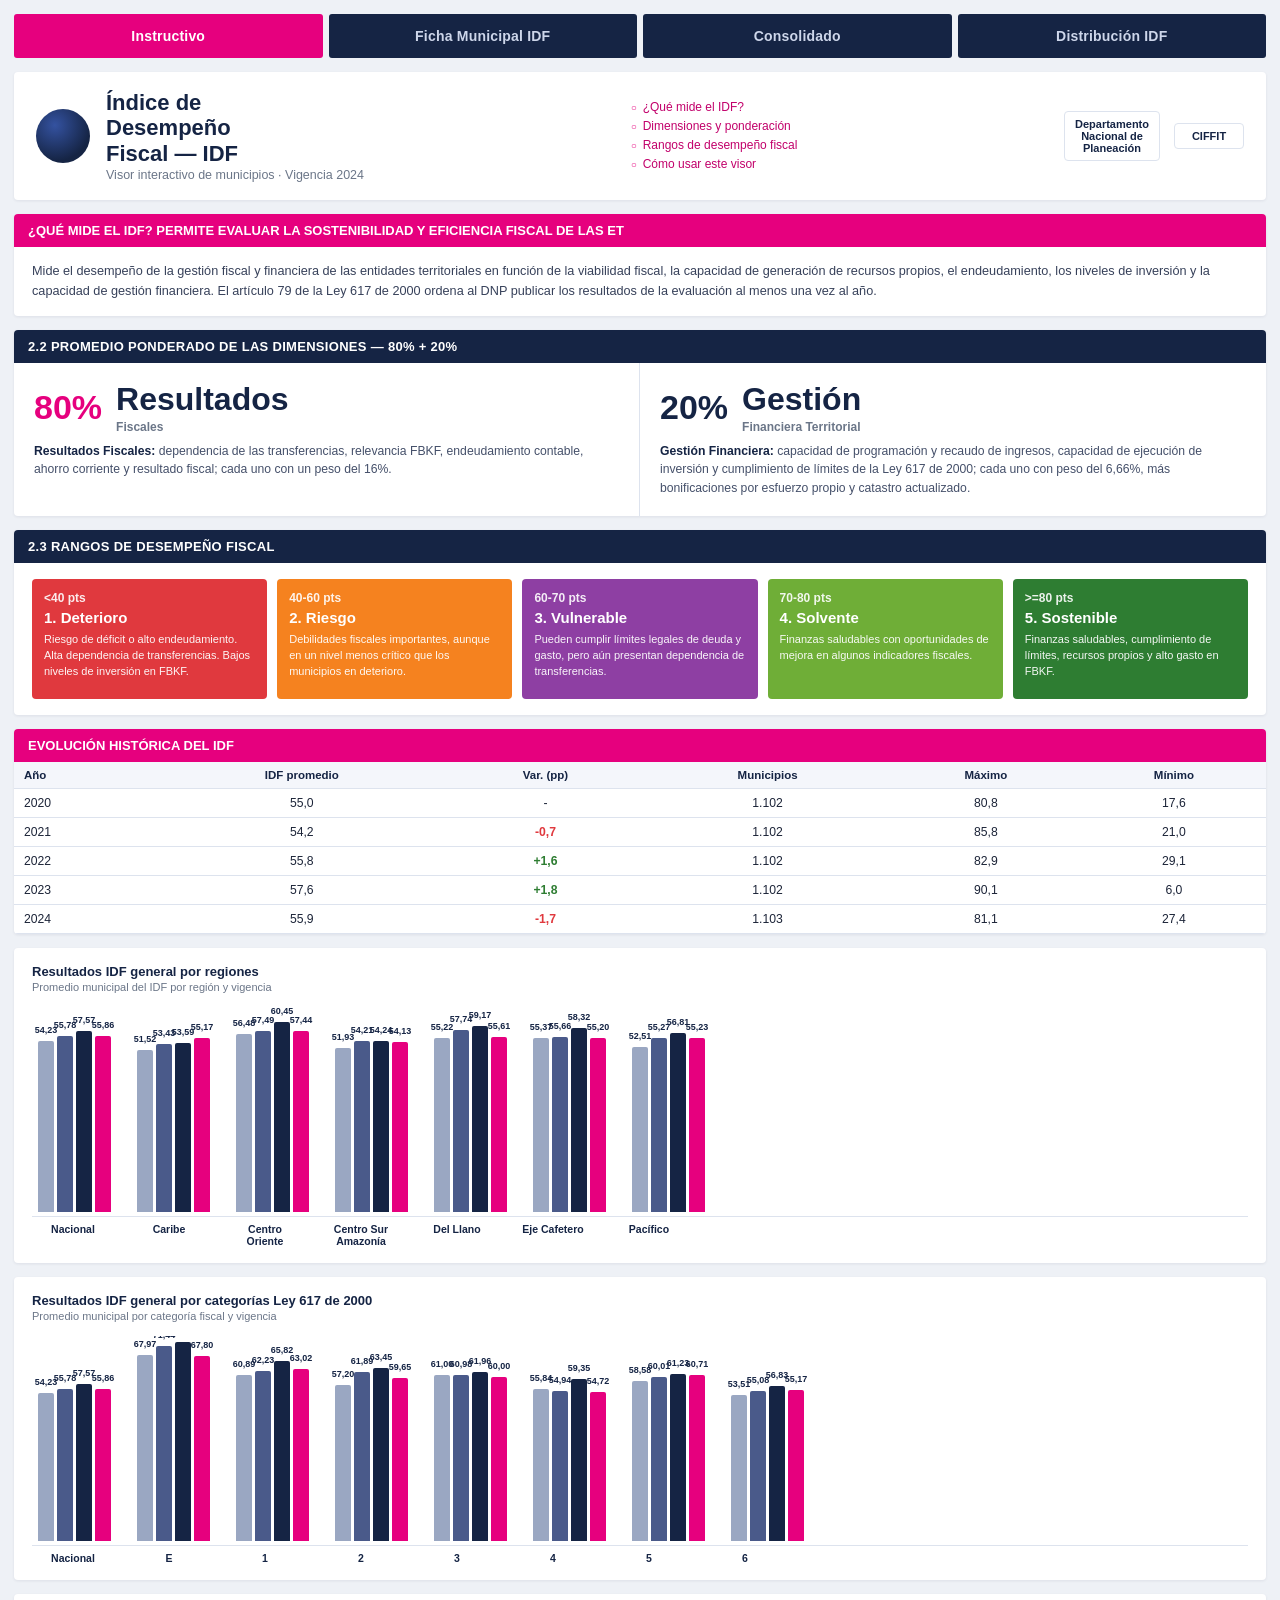
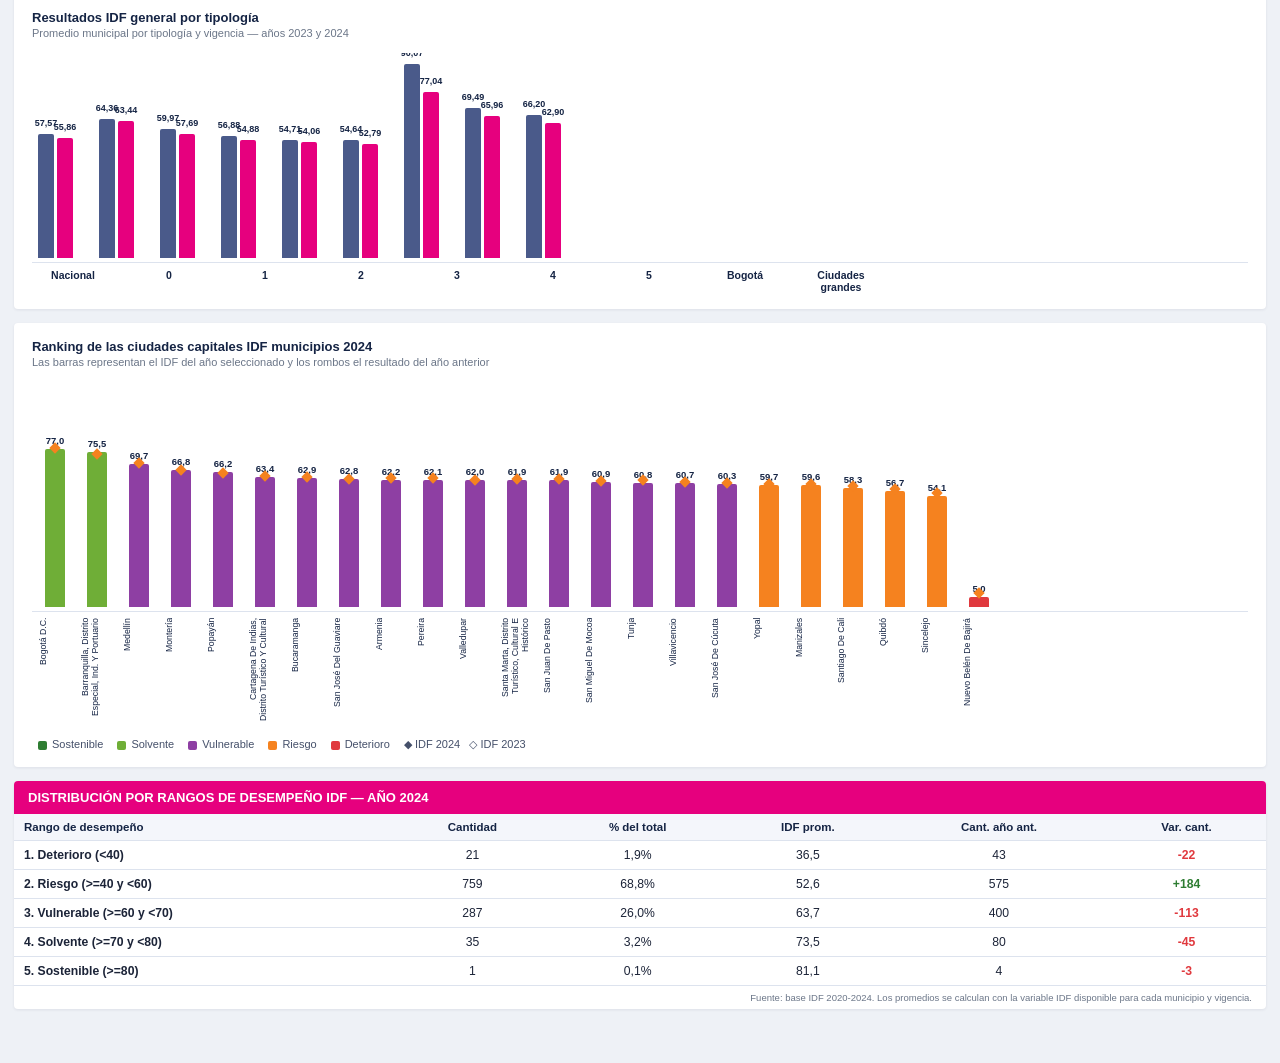
==== Dashboard/index.html @ be164c25 "add dashboard index page and styling for fiscal performance tracking" ====
<!DOCTYPE html>
<html lang="es">
<head>
<meta charset="UTF-8">
<meta name="viewport" content="width=device-width, initial-scale=1.0">
<title>Índice de Desempeño Fiscal — IDF</title>
<style>
:root{
  --navy:#152444;
  --navy-2:#1c2f57;
  --navy-3:#22386b;
  --pink:#e6007e;
  --pink-2:#c2006b;
  --orange:#f5821f;
  --red:#e0393e;
  --purple:#8e3fa3;
  --green:#7cb342;
  --green-dk:#2e7d32;
  --bg:#eef1f6;
  --card:#ffffff;
  --line:#dde3ee;
  --text:#1c2438;
  --muted:#6b7688;
  --gold:#c98a1d;
}
*{box-sizing:border-box;}
html,body{margin:0;padding:0;}
body{
  font-family:"Segoe UI",Roboto,Arial,Helvetica,sans-serif;
  background:var(--bg);
  color:var(--text);
  font-size:13px;
}
.app{max-width:1300px;margin:0 auto;padding:14px 14px 40px;}

/* ===== TOP NAV ===== */
.topnav{
  display:flex;
  gap:6px;
  margin-bottom:14px;
}
.topnav button{
  flex:1;
  background:var(--navy);
  color:#cdd6ea;
  border:none;
  padding:14px 10px;
  font-size:14px;
  font-weight:600;
  letter-spacing:.2px;
  cursor:pointer;
  border-radius:3px;
  transition:background .15s ease;
}
.topnav button:hover{background:var(--navy-2);}
.topnav button.active{
  background:var(--pink);
  color:#fff;
}

.page{display:none;}
.page.active{display:block;}

/* ===== generic cards / bars ===== */
.panel{
  background:var(--card);
  border-radius:4px;
  box-shadow:0 1px 3px rgba(20,30,60,.08);
  margin-bottom:14px;
  overflow:hidden;
}
.section-bar{
  background:var(--pink);
  color:#fff;
  font-weight:700;
  font-size:13px;
  letter-spacing:.3px;
  padding:9px 14px;
}
.section-bar.navy{background:var(--navy);}
.panel-body{padding:16px 18px;}

/* ===== INSTRUCTIVO HEADER ===== */
.hero{
  display:flex;
  align-items:center;
  justify-content:space-between;
  background:var(--card);
  border-radius:4px;
  box-shadow:0 1px 3px rgba(20,30,60,.08);
  padding:18px 22px;
  margin-bottom:14px;
  gap:20px;
}
.hero-left{display:flex;align-items:center;gap:16px;}
.hero-badge{
  width:54px;height:54px;border-radius:50%;
  background:radial-gradient(circle at 35% 30%,#3452a0,#152444 70%);
  flex:0 0 auto;
}
.hero-title h1{
  margin:0;
  font-size:22px;
  color:var(--navy);
  font-weight:800;
  line-height:1.15;
}
.hero-title p{
  margin:2px 0 0;
  color:var(--muted);
  font-size:12.5px;
}
.hero-links{
  display:flex;
  flex-direction:column;
  gap:5px;
  font-size:12px;
  color:var(--pink-2);
}
.hero-links span{display:flex;align-items:center;gap:6px;}
.hero-links span::before{content:"○";color:var(--pink);font-size:10px;}
.hero-logos{
  display:flex;
  gap:14px;
  align-items:center;
  font-size:11px;
  color:var(--muted);
  text-align:center;
}
.logo-chip{
  border:1px solid var(--line);
  border-radius:4px;
  padding:6px 10px;
  font-weight:700;
  color:var(--navy);
  min-width:70px;
}

/* intro text panel */
.intro-title{
  background:var(--pink);
  color:#fff;
  font-weight:700;
  font-size:13px;
  padding:9px 14px;
}
.intro-text{padding:14px 18px;line-height:1.6;color:#37415a;font-size:12.7px;}

/* 80/20 split */
.split80{
  display:grid;
  grid-template-columns:1fr 1fr;
}
.split80 .col{padding:18px 20px;}
.split80 .col.left{border-right:1px solid var(--line);}
.big-pct{font-size:32px;font-weight:800;color:var(--navy);}
.big-pct .lbl{display:block;font-size:12px;font-weight:600;color:var(--muted);margin-top:2px;}
.pct-row{display:flex;align-items:center;gap:14px;margin-bottom:8px;}
.pct-num{font-size:34px;font-weight:800;}
.pct-num.pink{color:var(--pink);}
.pct-num.navy{color:var(--navy);}
.pct-desc{font-size:12.2px;color:#45506a;line-height:1.55;margin-top:6px;}
.pct-desc b{color:var(--navy);}

/* rangos cards */
.rangos-wrap{
  display:grid;
  grid-template-columns:repeat(5,1fr);
  gap:10px;
  padding:16px 18px;
}
.rango-card{
  border-radius:4px;
  color:#fff;
  padding:12px 12px 14px;
  min-height:120px;
}
.rango-card .pts{font-size:12px;font-weight:700;opacity:.9;}
.rango-card .name{font-size:15px;font-weight:800;margin:4px 0 6px;}
.rango-card .desc{font-size:11px;line-height:1.45;opacity:.95;}
.rango-card.c1{background:var(--red);}
.rango-card.c2{background:var(--orange);}
.rango-card.c3{background:var(--purple);}
.rango-card.c4{background:#6fae37;}
.rango-card.c5{background:var(--green-dk);}

/* tables */
table{border-collapse:collapse;width:100%;font-size:12.2px;}
th,td{padding:7px 10px;text-align:center;border-bottom:1px solid var(--line);}
th{background:#f4f6fb;color:var(--navy);font-weight:700;font-size:11.5px;}
td.left, th.left{text-align:left;}
.pos{color:var(--green-dk);font-weight:700;}
.neg{color:var(--red);font-weight:700;}

/* charts */
.chart-title{font-size:13px;font-weight:800;color:var(--navy);margin:0 0 2px;}
.chart-sub{font-size:11px;color:var(--muted);margin:0 0 14px;}
.chart-area{
  display:flex;
  align-items:flex-end;
  gap:26px;
  height:210px;
  padding:0 6px 4px;
  border-bottom:1px solid var(--line);
  overflow-x:auto;
}
.bar-group{
  display:flex;
  align-items:flex-end;
  gap:3px;
  flex:0 0 auto;
  height:100%;
}
.bar-group .bar{
  width:16px;
  border-radius:2px 2px 0 0;
  position:relative;
  display:flex;
  align-items:flex-end;
  justify-content:center;
}
.bar-group .bar .val{
  position:absolute;
  top:-16px;
  font-size:9px;
  color:var(--navy);
  font-weight:700;
  white-space:nowrap;
}
.chart-xlabels{
  display:flex;
  gap:26px;
  padding:6px 6px 0;
  overflow-x:auto;
}
.chart-xlabels .xg{
  flex:0 0 auto;
  width:70px;
  text-align:center;
  font-size:10.5px;
  color:var(--navy);
  font-weight:700;
}
.legend-row{
  display:flex;
  flex-wrap:wrap;
  gap:14px;
  padding:10px 6px 0;
  font-size:11px;
  color:#45506a;
}
.legend-dot{display:inline-block;width:9px;height:9px;border-radius:2px;margin-right:5px;vertical-align:middle;}

/* ranking chart (single bars per city) */
.rank-chart{
  display:flex;
  align-items:flex-end;
  gap:8px;
  height:230px;
  padding:20px 6px 4px;
  overflow-x:auto;
  border-bottom:1px solid var(--line);
}
.rank-bar-wrap{
  flex:0 0 auto;
  width:34px;
  display:flex;
  flex-direction:column;
  align-items:center;
  justify-content:flex-end;
  height:100%;
  position:relative;
}
.rank-bar-wrap .diamond{
  position:absolute;
  width:8px;height:8px;
  background:var(--orange);
  transform:rotate(45deg);
  left:50%;
  margin-left:-4px;
}
.rank-bar-wrap .val{font-size:9.5px;font-weight:700;color:var(--navy);margin-bottom:3px;}
.rank-bar-wrap .bar{width:20px;border-radius:2px 2px 0 0;}
.rank-labels{
  display:flex;
  gap:8px;
  padding:6px 6px 0;
  overflow-x:auto;
}
.rank-labels .lab{
  flex:0 0 auto;
  width:34px;
  font-size:8.7px;
  color:var(--navy);
  writing-mode:vertical-rl;
  transform:rotate(180deg);
  text-align:right;
  height:110px;
  overflow:hidden;
}

/* distribution table bottom */
.dist-table td.range-name{text-align:left;font-weight:600;}

/* ================= FICHA MUNICIPAL ================= */
.ficha-header{
  display:flex;
  align-items:center;
  justify-content:space-between;
  gap:16px;
  background:var(--card);
  border-radius:4px;
  box-shadow:0 1px 3px rgba(20,30,60,.08);
  padding:16px 20px;
  margin-bottom:14px;
  flex-wrap:wrap;
}
.ficha-header h2{margin:0 0 2px;color:var(--navy);font-size:16px;}
.ficha-header p{margin:0;color:var(--muted);font-size:11.5px;max-width:640px;line-height:1.5;}
.municipio-select{
  display:flex;
  flex-direction:column;
  gap:4px;
}
.municipio-select label{font-size:11px;color:var(--muted);font-weight:700;}
.municipio-select select{
  padding:8px 10px;
  border:1px solid var(--line);
  border-radius:3px;
  font-size:13px;
  min-width:220px;
  color:var(--navy);
  font-weight:600;
}
.idf-card{
  background:var(--pink);
  color:#fff;
  border-radius:4px;
  padding:10px 18px;
  display:flex;
  align-items:center;
  gap:16px;
}
.idf-card .lbl{font-weight:800;font-size:13px;}
.idf-card .metric{text-align:center;}
.idf-card .metric .n{font-size:20px;font-weight:800;}
.idf-card .metric .t{font-size:9.5px;opacity:.85;}

.select-boxes{
  display:grid;
  grid-template-columns:repeat(3,1fr);
  gap:12px;
  margin-bottom:14px;
}
.select-box{
  background:var(--card);
  border-radius:4px;
  box-shadow:0 1px 3px rgba(20,30,60,.08);
  padding:12px 16px;
}
.select-box .k{font-size:9.5px;font-weight:800;color:var(--muted);letter-spacing:.3px;}
.select-box .v{font-size:17px;font-weight:800;color:var(--navy);margin-top:4px;}
.select-box .badge{
  display:inline-block;margin-top:6px;padding:3px 9px;border-radius:3px;
  font-size:11px;font-weight:700;color:#fff;background:var(--orange);
}

.result-header{
  display:flex;
  align-items:center;
  justify-content:space-between;
  background:var(--navy);
  color:#fff;
  padding:9px 14px;
}
.result-header .name{font-weight:700;font-size:13px;}
.result-header .stats{display:flex;gap:10px;align-items:center;font-size:11.5px;}
.result-header .stats .chip{background:rgba(255,255,255,.15);padding:3px 9px;border-radius:3px;}
.result-header .stats .chip.pink{background:var(--pink);font-weight:700;}
.result-header .stats .chip.green{background:var(--green-dk);font-weight:700;}

.fin-grid{display:grid;grid-template-columns:2.6fr 1fr;gap:0;}
.fin-grid .side{
  border-left:1px solid var(--line);
  padding:16px;
  display:flex;
  flex-direction:column;
  align-items:center;
  text-align:center;
}
.side .badge-orange{background:var(--orange);color:#fff;font-weight:800;font-size:22px;padding:10px 18px;border-radius:4px;margin-bottom:8px;}
.side .cap{font-size:10.5px;color:var(--muted);font-weight:700;}
.side .body{font-size:10.7px;color:#45506a;line-height:1.5;margin-top:8px;}
.side .legend{margin-top:12px;font-size:10.5px;color:#45506a;text-align:left;width:100%;}
.side .legend div{display:flex;align-items:center;gap:6px;margin-bottom:4px;}
.side .legend .dot{width:9px;height:9px;border-radius:2px;}

.fin-table{padding:0;}
.fin-table table{font-size:11px;}
.fin-table td.varcell{font-size:9.6px;line-height:1.35;text-align:left;color:#556;}
.fin-table td.varcell b{color:var(--navy);}

.tendencia-table td.left{text-align:left;font-weight:600;}
.trend-mini{
  display:inline-block;width:60px;height:18px;
  background:linear-gradient(90deg,transparent,transparent);
}

/* ================= CONSOLIDADO ================= */
.consol-top{
  display:grid;
  grid-template-columns:1.1fr 1fr 1fr;
  gap:12px;
  margin-bottom:14px;
}
.stat-card{
  background:var(--card);
  border-radius:4px;
  box-shadow:0 1px 3px rgba(20,30,60,.08);
  padding:14px 16px;
  text-align:center;
}
.stat-card .k{font-size:10px;color:var(--muted);font-weight:800;}
.stat-card .v{font-size:22px;font-weight:800;color:var(--navy);margin-top:4px;}
.stat-card .v.pink{color:var(--pink);}
.stat-card .sub{font-size:10.5px;color:var(--muted);margin-top:2px;}

.consol-layout{display:grid;grid-template-columns:1.7fr 1fr;gap:14px;}
.tab-row{display:flex;gap:6px;padding:10px 14px;background:#f4f6fb;border-bottom:1px solid var(--line);}
.tab-row button{
  background:#fff;border:1px solid var(--line);padding:6px 14px;border-radius:3px;
  font-size:11.5px;font-weight:700;color:var(--navy);cursor:pointer;
}
.tab-row button.active{background:var(--navy);color:#fff;border-color:var(--navy);}
.dim-row td{background:#eef1f8;font-weight:800;color:var(--navy);}
.rank-list{padding:6px 0;}
.rank-list .row{
  display:flex;justify-content:space-between;padding:5px 16px;font-size:11.5px;border-bottom:1px solid #f0f2f7;
}
.rank-list .row:nth-child(odd){background:#fafbfd;}
.rank-list .row .nm{color:#2b3550;}
.rank-list .row .vv{font-weight:800;color:var(--navy);}
.rank-list .row.hl{background:#fde7f3;}
.rank-list .row.hl .nm, .rank-list .row.hl .vv{color:var(--pink-2);}

/* ================= DISTRIBUCION ================= */
.dist-top{display:grid;grid-template-columns:repeat(3,1fr);gap:12px;margin-bottom:14px;}
.dist-filters{display:grid;grid-template-columns:repeat(4,1fr);gap:14px;margin-bottom:14px;}
.dist-filters .f label{display:block;font-size:12px;color:var(--navy);font-weight:700;margin-bottom:4px;}
.dist-filters .f select{width:100%;padding:8px 10px;border:1px solid var(--line);border-radius:3px;font-size:12.5px;color:#37415a;}
.dist-layout{display:grid;grid-template-columns:1.6fr 1fr;gap:14px;}
.map-wrap{padding:10px;}
.dist-bars{padding:14px 16px;}
.dist-bars h4{margin:0 0 10px;color:var(--navy);font-size:12.5px;}
.dist-bar-row{margin-bottom:12px;}
.dist-bar-row .lbl{display:flex;justify-content:space-between;font-size:11px;color:#37415a;margin-bottom:4px;font-weight:600;}
.dist-bar-row .track{background:#eef1f6;border-radius:3px;height:16px;overflow:hidden;}
.dist-bar-row .fill{height:100%;border-radius:3px;}
.dist-note{
  background:#fdf3e2;border:1px solid #f2dfb0;color:#7a5b12;
  font-size:11px;padding:10px 12px;border-radius:3px;margin-top:8px;line-height:1.5;
}
.map-legend{display:flex;flex-direction:column;gap:6px;padding:10px 4px 0;font-size:11.5px;color:#37415a;}
.map-legend div{display:flex;align-items:center;gap:8px;}
.map-legend .dot{width:11px;height:11px;border-radius:50%;}

footer.foot{
  display:flex;justify-content:space-between;font-size:10.5px;color:var(--muted);
  padding:10px 14px;border-top:1px solid var(--line);
}
.src-note{font-size:9.5px;color:var(--muted);padding:6px 14px;text-align:right;}
</style>
</head>
<body>
<div class="app">

  <div class="topnav">
    <button class="active" data-page="instructivo">Instructivo</button>
    <button data-page="ficha">Ficha Municipal IDF</button>
    <button data-page="consolidado">Consolidado</button>
    <button data-page="distribucion">Distribución IDF</button>
  </div>

  <!-- ================= PAGE 1: INSTRUCTIVO ================= -->
  <div class="page active" id="page-instructivo">

    <div class="hero">
      <div class="hero-left">
        <div class="hero-badge"></div>
        <div class="hero-title">
          <h1>Índice de<br>Desempeño<br>Fiscal — IDF</h1>
          <p>Visor interactivo de municipios · Vigencia 2024</p>
        </div>
      </div>
      <div class="hero-links">
        <span>¿Qué mide el IDF?</span>
        <span>Dimensiones y ponderación</span>
        <span>Rangos de desempeño fiscal</span>
        <span>Cómo usar este visor</span>
      </div>
      <div class="hero-logos">
        <div class="logo-chip">Departamento<br>Nacional de<br>Planeación</div>
        <div class="logo-chip">CIFFIT</div>
      </div>
    </div>

    <div class="panel">
      <div class="intro-title">¿QUÉ MIDE EL IDF? PERMITE EVALUAR LA SOSTENIBILIDAD Y EFICIENCIA FISCAL DE LAS ET</div>
      <div class="intro-text">
        Mide el desempeño de la gestión fiscal y financiera de las entidades territoriales en función de la viabilidad fiscal, la capacidad de generación de recursos propios, el endeudamiento, los niveles de inversión y la capacidad de gestión financiera. El artículo 79 de la Ley 617 de 2000 ordena al DNP publicar los resultados de la evaluación al menos una vez al año.
      </div>
    </div>

    <div class="panel">
      <div class="section-bar navy">2.2 PROMEDIO PONDERADO DE LAS DIMENSIONES — 80% + 20%</div>
      <div class="split80">
        <div class="col left">
          <div class="pct-row">
            <div class="pct-num pink">80%</div>
            <div class="big-pct">Resultados<span class="lbl">Fiscales</span></div>
          </div>
          <div class="pct-desc"><b>Resultados Fiscales:</b> dependencia de las transferencias, relevancia FBKF, endeudamiento contable, ahorro corriente y resultado fiscal; cada uno con un peso del 16%.</div>
        </div>
        <div class="col right">
          <div class="pct-row">
            <div class="pct-num navy">20%</div>
            <div class="big-pct">Gestión<span class="lbl">Financiera Territorial</span></div>
          </div>
          <div class="pct-desc"><b>Gestión Financiera:</b> capacidad de programación y recaudo de ingresos, capacidad de ejecución de inversión y cumplimiento de límites de la Ley 617 de 2000; cada uno con peso del 6,66%, más bonificaciones por esfuerzo propio y catastro actualizado.</div>
        </div>
      </div>
    </div>

    <div class="panel">
      <div class="section-bar navy">2.3 RANGOS DE DESEMPEÑO FISCAL</div>
      <div class="rangos-wrap">
        <div class="rango-card c1">
          <div class="pts">&lt;40 pts</div>
          <div class="name">1. Deterioro</div>
          <div class="desc">Riesgo de déficit o alto endeudamiento. Alta dependencia de transferencias. Bajos niveles de inversión en FBKF.</div>
        </div>
        <div class="rango-card c2">
          <div class="pts">40-60 pts</div>
          <div class="name">2. Riesgo</div>
          <div class="desc">Debilidades fiscales importantes, aunque en un nivel menos crítico que los municipios en deterioro.</div>
        </div>
        <div class="rango-card c3">
          <div class="pts">60-70 pts</div>
          <div class="name">3. Vulnerable</div>
          <div class="desc">Pueden cumplir límites legales de deuda y gasto, pero aún presentan dependencia de transferencias.</div>
        </div>
        <div class="rango-card c4">
          <div class="pts">70-80 pts</div>
          <div class="name">4. Solvente</div>
          <div class="desc">Finanzas saludables con oportunidades de mejora en algunos indicadores fiscales.</div>
        </div>
        <div class="rango-card c5">
          <div class="pts">&gt;=80 pts</div>
          <div class="name">5. Sostenible</div>
          <div class="desc">Finanzas saludables, cumplimiento de límites, recursos propios y alto gasto en FBKF.</div>
        </div>
      </div>
    </div>

    <div class="panel">
      <div class="intro-title">EVOLUCIÓN HISTÓRICA DEL IDF</div>
      <table>
        <thead>
          <tr><th class="left">Año</th><th>IDF promedio</th><th>Var. (pp)</th><th>Municipios</th><th>Máximo</th><th>Mínimo</th></tr>
        </thead>
        <tbody>
          <tr><td class="left">2020</td><td>55,0</td><td>-</td><td>1.102</td><td>80,8</td><td>17,6</td></tr>
          <tr><td class="left">2021</td><td>54,2</td><td class="neg">-0,7</td><td>1.102</td><td>85,8</td><td>21,0</td></tr>
          <tr><td class="left">2022</td><td>55,8</td><td class="pos">+1,6</td><td>1.102</td><td>82,9</td><td>29,1</td></tr>
          <tr><td class="left">2023</td><td>57,6</td><td class="pos">+1,8</td><td>1.102</td><td>90,1</td><td>6,0</td></tr>
          <tr><td class="left">2024</td><td>55,9</td><td class="neg">-1,7</td><td>1.103</td><td>81,1</td><td>27,4</td></tr>
        </tbody>
      </table>
    </div>

    <!-- Chart: por regiones -->
    <div class="panel panel-body">
      <div class="chart-title">Resultados IDF general por regiones</div>
      <div class="chart-sub">Promedio municipal del IDF por región y vigencia</div>
      <div id="chart-regiones"></div>
    </div>

    <!-- Chart: por categorias -->
    <div class="panel panel-body">
      <div class="chart-title">Resultados IDF general por categorías Ley 617 de 2000</div>
      <div class="chart-sub">Promedio municipal por categoría fiscal y vigencia</div>
      <div id="chart-categorias"></div>
    </div>

    <!-- Chart: por tipologia -->
    <div class="panel panel-body">
      <div class="chart-title">Resultados IDF general por tipología</div>
      <div class="chart-sub">Promedio municipal por tipología y vigencia — años 2023 y 2024</div>
      <div id="chart-tipologia"></div>
    </div>

    <!-- Chart: ranking capitales -->
    <div class="panel panel-body">
      <div class="chart-title">Ranking de las ciudades capitales IDF municipios 2024</div>
      <div class="chart-sub">Las barras representan el IDF del año seleccionado y los rombos el resultado del año anterior</div>
      <div id="chart-ranking"></div>
      <div class="legend-row">
        <span><span class="legend-dot" style="background:var(--green-dk)"></span>Sostenible</span>
        <span><span class="legend-dot" style="background:#6fae37"></span>Solvente</span>
        <span><span class="legend-dot" style="background:var(--purple)"></span>Vulnerable</span>
        <span><span class="legend-dot" style="background:var(--orange)"></span>Riesgo</span>
        <span><span class="legend-dot" style="background:var(--red)"></span>Deterioro</span>
        <span>◆ IDF 2024 &nbsp; ◇ IDF 2023</span>
      </div>
    </div>

    <div class="panel">
      <div class="intro-title">DISTRIBUCIÓN POR RANGOS DE DESEMPEÑO IDF — AÑO 2024</div>
      <table class="dist-table">
        <thead>
          <tr><th class="left">Rango de desempeño</th><th>Cantidad</th><th>% del total</th><th>IDF prom.</th><th>Cant. año ant.</th><th>Var. cant.</th></tr>
        </thead>
        <tbody>
          <tr><td class="range-name">1. Deterioro (&lt;40)</td><td>21</td><td>1,9%</td><td>36,5</td><td>43</td><td class="neg">-22</td></tr>
          <tr><td class="range-name">2. Riesgo (&gt;=40 y &lt;60)</td><td>759</td><td>68,8%</td><td>52,6</td><td>575</td><td class="pos">+184</td></tr>
          <tr><td class="range-name">3. Vulnerable (&gt;=60 y &lt;70)</td><td>287</td><td>26,0%</td><td>63,7</td><td>400</td><td class="neg">-113</td></tr>
          <tr><td class="range-name">4. Solvente (&gt;=70 y &lt;80)</td><td>35</td><td>3,2%</td><td>73,5</td><td>80</td><td class="neg">-45</td></tr>
          <tr><td class="range-name">5. Sostenible (&gt;=80)</td><td>1</td><td>0,1%</td><td>81,1</td><td>4</td><td class="neg">-3</td></tr>
        </tbody>
      </table>
      <div class="src-note">Fuente: base IDF 2020-2024. Los promedios se calculan con la variable IDF disponible para cada municipio y vigencia.</div>
    </div>

  </div>

  <!-- ================= PAGE 2: FICHA MUNICIPAL ================= -->
  <div class="page" id="page-ficha">

    <div class="ficha-header">
      <div style="max-width:480px;">
        <h2>Índice de Desempeño Fiscal — IDF — Vigencia 2024:</h2>
        <p>El Índice de Desempeño Fiscal permite medir la gestión fiscal y financiera de las entidades territoriales, considerando variables como viabilidad fiscal, generación de recursos propios, endeudamiento, inversión y programación de los recursos.</p>
      </div>
      <div class="municipio-select">
        <label>Municipio</label>
        <select>
          <option>Caldas - Supía</option>
        </select>
      </div>
      <div class="idf-card">
        <div class="lbl">IDF</div>
        <div class="metric"><div class="n">61,1</div><div class="t">2023</div></div>
        <div class="metric"><div class="n">59,3</div><div class="t">2024</div></div>
        <div class="metric"><div class="n">-1,9</div><div class="t">δ</div></div>
        <div class="metric"><div class="n">-3,0%</div><div class="t">%</div></div>
      </div>
    </div>

    <div class="select-boxes">
      <div class="select-box">
        <div class="k">DEPARTAMENTO SELECCIONADO</div>
        <div class="v">Caldas</div>
      </div>
      <div class="select-box">
        <div class="k">MUNICIPIO SELECCIONADO</div>
        <div class="v">Supía</div>
      </div>
      <div class="select-box">
        <div class="k">RANGO IDF 2024</div>
        <div class="v">59,3</div>
        <span class="badge">2. Riesgo</span>
      </div>
    </div>

    <div class="panel">
      <div class="result-header">
        <div class="name">RESULTADOS FISCALES</div>
        <div class="stats">
          <span class="chip">2023 &nbsp;44,1</span>
          <span class="chip pink">2024 &nbsp;39,3</span>
          <span class="chip">% &nbsp;-10,9%</span>
        </div>
      </div>
      <div class="fin-grid">
        <div class="fin-table">
          <table>
            <thead>
              <tr>
                <th class="left" rowspan="2">INDICADOR</th>
                <th colspan="2">VARIABLES</th>
                <th colspan="2">RESULTADO</th>
                <th colspan="2">CALIFICACIÓN</th>
                <th rowspan="2">%</th>
              </tr>
              <tr><th>2023</th><th>2024</th><th>2023</th><th>2024</th><th>2023</th><th>2024</th></tr>
            </thead>
            <tbody>
              <tr>
                <td class="left"><b>Dependencia de las Transferencias</b></td>
                <td class="varcell">SGP + otras transf. nac. $29.500<br>Ingresos totales $44.331</td>
                <td class="varcell">SGP + otras transf. nac. $35.727<br>Ingresos totales $48.710</td>
                <td>66,5</td><td>73,3</td><td>33,5</td><td class="neg">26,7</td><td class="neg">-20,3%</td>
              </tr>
              <tr>
                <td class="left"><b>Relevancia FBKF</b></td>
                <td class="varcell">FBKF (Con SGR) $6.028<br>Gastos de Capital $43.605</td>
                <td class="varcell">FBKF (Con SGR) $4.244<br>Gastos de Capital $44.033</td>
                <td>13,8</td><td>9,6</td><td>20,7</td><td class="neg">14,2</td><td class="neg">-31,6%</td>
              </tr>
              <tr>
                <td class="left"><b>Endeudamiento</b></td>
                <td class="varcell">Pasivos totales $15.145<br>Activos totales $52.663</td>
                <td class="varcell">Pasivos totales $13.611<br>Activos totales $53.654</td>
                <td>28,8</td><td>25,4</td><td>71,2</td><td class="pos">74,6</td><td class="pos">+4,8%</td>
              </tr>
              <tr>
                <td class="left"><b>Ahorro Corriente</b></td>
                <td class="varcell">Ahorro corriente $4.423<br>Ingresos Corrientes $9.635</td>
                <td class="varcell">Ahorro corriente $4.853<br>Ingresos Corrientes $9.965</td>
                <td>45,9</td><td>48,7</td><td>70,0</td><td>70,0</td><td>0,0%</td>
              </tr>
              <tr>
                <td class="left"><b>Balance Fiscal Primario</b></td>
                <td class="varcell">Déficit/superávit+intereses $3.453<br>Ing. totales+desembolsos $44.331</td>
                <td class="varcell">Déficit/superávit+intereses $5.638<br>Ing. totales+desembolsos $48.710</td>
                <td>7,8</td><td>11,6</td><td>80,0</td><td class="neg">60,0</td><td class="neg">-25,0%</td>
              </tr>
            </tbody>
          </table>
        </div>
        <div class="side">
          <div class="cap">Máximo Tipología</div>
          <div class="badge-orange">9,6</div>
          <div class="body">Máximo de la tipología para el resultado FBKF: este valor sirve como referencia comparativa dentro de la tipología para interpretar la relevancia de la formación bruta de capital fijo dentro de la inversión.</div>
          <div class="legend">
            <div><span class="dot" style="background:var(--green-dk)"></span>Crece</div>
            <div><span class="dot" style="background:var(--red)"></span>Disminuye</div>
            <div><span class="dot" style="background:#bbb"></span>Igual</div>
          </div>
        </div>
      </div>
    </div>

    <div class="panel">
      <div class="section-bar navy">ANÁLISIS DE LA TENDENCIA DE LOS INDICADORES FISCALES</div>
      <table class="tendencia-table">
        <thead><tr><th class="left">Indicador</th><th>2022</th><th>2023</th><th>2024</th><th>Prom.</th><th>Tendencia</th><th class="left">Interpretación</th></tr></thead>
        <tbody>
          <tr><td class="left">Dependencia de las Transferencias</td><td>34,9</td><td>33,5</td><td>26,7</td><td>31,7</td><td>↘</td><td class="left"></td></tr>
          <tr><td class="left">Relevancia FBKF</td><td>13,4</td><td>20,7</td><td>14,2</td><td>16,1</td><td>↗↘</td><td class="left"></td></tr>
          <tr><td class="left">Endeudamiento</td><td>72,4</td><td>71,2</td><td>74,6</td><td>72,8</td><td>↗</td><td class="left"></td></tr>
          <tr><td class="left">Ahorro Corriente</td><td>70,0</td><td>70,0</td><td>70,0</td><td>70,0</td><td>→</td><td class="left"></td></tr>
          <tr><td class="left">Balance Fiscal Primario</td><td>80,0</td><td>80,0</td><td>60,0</td><td>73,3</td><td>↘</td><td class="left"></td></tr>
        </tbody>
      </table>
    </div>

    <div class="panel">
      <div class="result-header">
        <div class="name">RESULTADOS GESTIÓN FINANCIERA</div>
        <div class="stats">
          <span class="chip">2023 &nbsp;17,1</span>
          <span class="chip pink">2024 &nbsp;20,0</span>
          <span class="chip green">% &nbsp;+17,0%</span>
        </div>
      </div>
      <div class="fin-grid">
        <div class="fin-table">
          <table>
            <thead>
              <tr>
                <th class="left" rowspan="2">INDICADOR</th>
                <th colspan="2">VARIABLES</th>
                <th colspan="2">RESULTADO</th>
                <th colspan="2">CALIFICACIÓN</th>
                <th rowspan="2">%</th>
              </tr>
              <tr><th>2023</th><th>2024</th><th>2023</th><th>2024</th><th>2023</th><th>2024</th></tr>
            </thead>
            <tbody>
              <tr>
                <td class="left"><b>Holgura</b></td>
                <td class="varcell">Límite Ley 617: 80,00<br>Gto. func./ICLD 54,86</td>
                <td class="varcell">Límite Ley 617: 80,00<br>Gto. func./ICLD 49,44</td>
                <td>25,1</td><td>30,6</td><td>95,6</td><td class="pos">100,0</td><td class="pos">+4,6%</td>
              </tr>
              <tr>
                <td class="left"><b>Cap. Programación y Recaudo de Ingresos</b></td>
                <td class="varcell">Recaudo $8.255<br>Presupuesto Inicial $5.883</td>
                <td class="varcell">Recaudo $7.828<br>Presupuesto Inicial $6.589</td>
                <td>140,3</td><td>118,8</td><td>60,0</td><td class="pos">100,0</td><td class="pos">+66,7%</td>
              </tr>
              <tr>
                <td class="left"><b>Cap. de Ejecución de Inversión</b></td>
                <td class="varcell">Pagos $42.452<br>Compromisos $43.063</td>
                <td class="varcell">Pagos $39.481<br>Compromisos $40.866</td>
                <td>98,6</td><td>96,6</td><td>100,0</td><td>100,0</td><td>0,0%</td>
              </tr>
              <tr>
                <td class="left"><b>Bono Esfuerzo Propio</b></td>
                <td class="varcell">—</td><td class="varcell">—</td>
                <td colspan="2"></td><td>0,1</td><td class="neg">0,0</td><td class="neg">-100,0%</td>
              </tr>
              <tr>
                <td class="left"><b>Bono Catastro</b></td>
                <td class="varcell">—</td><td class="varcell">—</td>
                <td colspan="2"></td><td>0,0</td><td>0,0</td><td></td>
              </tr>
            </tbody>
          </table>
        </div>
        <div class="side">
          <div class="cap">Promedio Categoría</div>
          <div class="badge-orange" style="background:var(--navy)">30,6</div>
          <div class="body">Promedio de la categoría Ley 617 de 2000 para la calificación de Holgura: corresponde al promedio de Holgura Resultado de los municipios pertenecientes a la misma categoría Ley 617 del municipio seleccionado.</div>
          <div class="legend">
            <div><span class="dot" style="background:var(--green-dk)"></span>Crece</div>
            <div><span class="dot" style="background:var(--red)"></span>Disminuye</div>
            <div><span class="dot" style="background:#bbb"></span>Igual</div>
          </div>
        </div>
      </div>
    </div>

    <div class="panel">
      <div class="section-bar navy">ANÁLISIS DE LA TENDENCIA DE LOS INDICADORES DE GESTIÓN FINANCIERA</div>
      <table class="tendencia-table">
        <thead><tr><th class="left">Indicador</th><th>2022</th><th>2023</th><th>2024</th><th>Prom.</th><th>Tendencia</th><th class="left">Interpretación</th></tr></thead>
        <tbody>
          <tr><td class="left">Holgura</td><td>95,9</td><td>95,6</td><td>100,0</td><td>97,2</td><td>↗</td><td class="left"></td></tr>
          <tr><td class="left">Cap. Programación y Recaudo de Ingresos</td><td>70,0</td><td>60,0</td><td>100,0</td><td>76,7</td><td>↗</td><td class="left"></td></tr>
          <tr><td class="left">Cap. de Ejecución de Inversión</td><td>100,0</td><td>100,0</td><td>100,0</td><td>100,0</td><td>→</td><td class="left"></td></tr>
          <tr><td class="left">Bono Esfuerzo Propio</td><td>0,1</td><td>0,0</td><td>0,0</td><td>0,1</td><td>↘</td><td class="left"></td></tr>
          <tr><td class="left">Bono Catastro</td><td>0,0</td><td>0,0</td><td>0,0</td><td>0,0</td><td>→</td><td class="left"></td></tr>
        </tbody>
      </table>
      <div class="src-note" style="text-align:left;">https://ciffit.dnp.gov.co/ciffit/Default &nbsp;·&nbsp; fiscalterritorial@dnp.gov.co</div>
    </div>

  </div>

  <!-- ================= PAGE 3: CONSOLIDADO ================= -->
  <div class="page" id="page-consolidado">

    <div class="panel panel-body">
      <div class="chart-title">Comparación Territorial del Desempeño Fiscal 2024</div>
      <div class="chart-sub">Comparación de los resultados de los indicadores de las dos dimensiones: fiscal y gestión financiera de la entidad territorial con el promedio de las entidades a nivel nacional, departamental y por tipologías.</div>
    </div>

    <div class="consol-top">
      <div class="stat-card">
        <div class="k">RANKING NACIONAL</div>
        <div class="v pink">373 <span style="font-size:13px;color:var(--muted);">de 1.103</span></div>
      </div>
      <div class="stat-card">
        <div class="k">RANGO</div>
        <div class="v" style="color:var(--orange);font-size:16px;">2. Riesgo (&gt;=40 y &lt;60)</div>
      </div>
      <div class="stat-card">
        <div class="k">IDF · Supía vs Nacional</div>
        <div class="v">59,3 <span style="font-size:13px;color:var(--muted);">/ 55,9</span></div>
      </div>
    </div>

    <div class="consol-layout">
      <div class="panel">
        <div class="tab-row">
          <button class="active">Departamento</button>
          <button>Nacional</button>
          <button>Tipología</button>
        </div>
        <table>
          <thead>
            <tr>
              <th class="left" rowspan="2">Indicador</th>
              <th colspan="2">Supía</th>
              <th colspan="2">Nacional</th>
            </tr>
            <tr><th>Resultado</th><th>Calificación</th><th>Resultado</th><th>Calificación</th></tr>
          </thead>
          <tbody>
            <tr><td class="left">Dependencia de las Transferencias</td><td>73,3</td><td>26,7</td><td>74,3</td><td>25,7</td></tr>
            <tr><td class="left">Relevancia FBKF</td><td>9,6</td><td>14,2</td><td>17,3</td><td>25,4</td></tr>
            <tr><td class="left">Endeudamiento</td><td>25,4</td><td>74,6</td><td>25,4</td><td>74,7</td></tr>
            <tr><td class="left">Ahorro Corriente</td><td>48,7</td><td>70,0</td><td>48,7</td><td>65,8</td></tr>
            <tr><td class="left">Balance Fiscal Primario</td><td>11,6</td><td>60,0</td><td>12,7</td><td>54,9</td></tr>
            <tr class="dim-row"><td class="left">Dimensión de Resultados Fiscales</td><td>49,1</td><td>39,3</td><td>49,3</td><td>39,5</td></tr>
            <tr><td class="left">Holgura</td><td>30,6</td><td>100,0</td><td>27,9</td><td>82,5</td></tr>
            <tr><td class="left">Cap. Programación y Recaudo de Ingresos</td><td>118,8</td><td>100,0</td><td>128,9</td><td>68,2</td></tr>
            <tr><td class="left">Cap. Ejecución de Inversión</td><td>96,6</td><td>100,0</td><td>92,8</td><td>94,7</td></tr>
            <tr><td class="left">Bono Esfuerzo Propio</td><td>0,0</td><td>0,0</td><td>0,0</td><td>0,0</td></tr>
            <tr><td class="left">Bono Catastro</td><td>0,0</td><td>0,0</td><td>0,2</td><td>0,2</td></tr>
            <tr class="dim-row"><td class="left">Dimensión de Gestión Financiera</td><td>100,0</td><td>20,0</td><td>81,8</td><td>16,4</td></tr>
            <tr class="dim-row" style="background:#fde7f3;"><td class="left">IDF</td><td colspan="2">59,3</td><td colspan="2">55,9</td></tr>
          </tbody>
        </table>
      </div>

      <div class="panel">
        <div class="intro-title">ÍNDICE DE DESEMPEÑO FISCAL — MUNICIPIOS DE NACIONAL</div>
        <div class="rank-list" id="consol-rank-list"></div>
      </div>
    </div>

  </div>

  <!-- ================= PAGE 4: DISTRIBUCIÓN IDF ================= -->
  <div class="page" id="page-distribucion">

    <div class="panel panel-body">
      <div class="chart-title">Geografía y Distribución de Rangos IDF — Vigencia 2024</div>
      <div class="chart-sub">Visualiza la distribución geográfica del desempeño fiscal de las entidades territoriales y la proporción de municipios en cada rango de calificación.</div>
    </div>

    <div class="dist-top">
      <div class="stat-card">
        <div class="v pink">55,86</div>
        <div class="k" style="margin-top:6px;">IDF PROMEDIO 2024</div>
        <div class="sub">-1,7 puntos frente a 2023</div>
      </div>
      <div class="stat-card">
        <div class="v">1.103</div>
        <div class="k" style="margin-top:6px;">MUNICIPIOS EVALUADOS</div>
        <div class="sub">Vigencia 2024</div>
      </div>
      <div class="stat-card">
        <div class="v" style="color:var(--orange);">68,8%</div>
        <div class="k" style="margin-top:6px;">EN RANGO RIESGO</div>
        <div class="sub">759 municipios</div>
      </div>
    </div>

    <div class="panel panel-body">
      <div class="dist-filters">
        <div class="f"><label>Región</label><select><option>Todas</option></select></div>
        <div class="f"><label>Departamento</label><select><option>Todas</option></select></div>
        <div class="f"><label>Tipología</label><select><option>Todas</option></select></div>
        <div class="f"><label>Categoría</label><select><option>Todas</option></select></div>
      </div>
    </div>

    <div class="dist-layout">
      <div class="panel map-wrap">
        <svg id="colombia-map" viewBox="0 0 420 520" style="width:100%;height:auto;"></svg>
        <div class="map-legend">
          <div><span class="dot" style="background:var(--red)"></span>1. Deterioro (&lt;40)</div>
          <div><span class="dot" style="background:var(--orange)"></span>2. Riesgo (&gt;=40 y &lt;60)</div>
          <div><span class="dot" style="background:var(--purple)"></span>3. Vulnerable (&gt;=60 y &lt;70)</div>
          <div><span class="dot" style="background:#6fae37"></span>4. Solvente (&gt;=70 y &lt;80)</div>
          <div><span class="dot" style="background:var(--green-dk)"></span>5. Sostenible (&gt;=80)</div>
        </div>
      </div>
      <div class="panel dist-bars">
        <h4>Distribución Rangos IDF — % de Municipios en cada Categoría</h4>
        <div class="dist-bar-row">
          <div class="lbl"><span>2. Riesgo (≥40 y &lt;60)</span><span>68,8% · 759</span></div>
          <div class="track"><div class="fill" style="width:68.8%;background:var(--orange);"></div></div>
        </div>
        <div class="dist-bar-row">
          <div class="lbl"><span>3. Vulnerable (≥60 y &lt;70)</span><span>26,0% · 287</span></div>
          <div class="track"><div class="fill" style="width:26%;background:var(--purple);"></div></div>
        </div>
        <div class="dist-bar-row">
          <div class="lbl"><span>4. Solvente (≥70 y &lt;80)</span><span>3,2% · 35</span></div>
          <div class="track"><div class="fill" style="width:3.2%;background:#6fae37;"></div></div>
        </div>
        <div class="dist-bar-row">
          <div class="lbl"><span>1. Deterioro (&lt;40)</span><span>1,9% · 21</span></div>
          <div class="track"><div class="fill" style="width:1.9%;background:var(--red);"></div></div>
        </div>
        <div class="dist-bar-row">
          <div class="lbl"><span>5. Sostenible (≥80)</span><span>0,1% · 1</span></div>
          <div class="track"><div class="fill" style="width:0.1%;background:var(--green-dk);"></div></div>
        </div>
        <div class="dist-note">En la selección actual, el rango con mayor concentración es 2. Riesgo (≥40 y &lt;60), con 759 municipios, equivalente al 68,8%. El IDF promedio 2024 es 55,86.</div>
      </div>
    </div>

  </div>

</div>

<script>
/* ---------- tab switching ---------- */
document.querySelectorAll('.topnav button').forEach(btn=>{
  btn.addEventListener('click',()=>{
    document.querySelectorAll('.topnav button').forEach(b=>b.classList.remove('active'));
    document.querySelectorAll('.page').forEach(p=>p.classList.remove('active'));
    btn.classList.add('active');
    document.getElementById('page-'+btn.dataset.page).classList.add('active');
  });
});
document.querySelectorAll('.tab-row button').forEach(btn=>{
  btn.addEventListener('click',()=>{
    btn.parentElement.querySelectorAll('button').forEach(b=>b.classList.remove('active'));
    btn.classList.add('active');
  });
});

/* ---------- helper to build grouped bar charts ---------- */
function buildGroupedChart(container, groups, colors, maxVal){
  const chartArea = document.createElement('div');
  chartArea.className='chart-area';
  const labels = document.createElement('div');
  labels.className='chart-xlabels';
  groups.forEach(g=>{
    const bg = document.createElement('div');
    bg.className='bar-group';
    g.values.forEach((v,i)=>{
      const bar=document.createElement('div');
      bar.className='bar';
      const h = Math.max(4,(v/maxVal)*100);
      bar.style.height=h+'%';
      bar.style.background=colors[i%colors.length];
      const val=document.createElement('span');
      val.className='val';
      val.textContent=v.toFixed(2).replace('.',',');
      bar.appendChild(val);
      bg.appendChild(bar);
    });
    chartArea.appendChild(bg);
    const xg=document.createElement('div');
    xg.className='xg';
    xg.textContent=g.label;
    labels.appendChild(xg);
  });
  container.appendChild(chartArea);
  container.appendChild(labels);
}

const yearColors = ['#9aa7c2','#4a5a8a','#152444','#e6007e']; // 2021..2024 style (muted->navy->pink)

/* Regiones chart data (2021-2024) */
const regionesData = [
 {label:'Nacional', values:[54.23,55.78,57.57,55.86]},
 {label:'Caribe', values:[51.52,53.43,53.59,55.17]},
 {label:'Centro Oriente', values:[56.48,57.49,60.45,57.44]},
 {label:'Centro Sur Amazonía', values:[51.93,54.21,54.24,54.13]},
 {label:'Del Llano', values:[55.22,57.74,59.17,55.61]},
 {label:'Eje Cafetero', values:[55.37,55.66,58.32,55.20]},
 {label:'Pacífico', values:[52.51,55.27,56.81,55.23]},
];
buildGroupedChart(document.getElementById('chart-regiones'), regionesData, yearColors, 65);

/* Categorias chart data */
const categoriasData = [
 {label:'Nacional', values:[54.23,55.78,57.57,55.86]},
 {label:'E', values:[67.97,71.44,72.92,67.80]},
 {label:'1', values:[60.89,62.23,65.82,63.02]},
 {label:'2', values:[57.20,61.89,63.45,59.65]},
 {label:'3', values:[61.00,60.98,61.96,60.00]},
 {label:'4', values:[55.84,54.94,59.35,54.72]},
 {label:'5', values:[58.58,60.01,61.23,60.71]},
 {label:'6', values:[53.51,55.08,56.83,55.17]},
];
buildGroupedChart(document.getElementById('chart-categorias'), categoriasData, yearColors, 75);

/* Tipologia chart data (2023, 2024 only) */
const tipoColors=['#4a5a8a','#e6007e'];
const tipologiaData = [
 {label:'Nacional', values:[57.57,55.86]},
 {label:'0', values:[64.36,63.44]},
 {label:'1', values:[59.97,57.69]},
 {label:'2', values:[56.88,54.88]},
 {label:'3', values:[54.71,54.06]},
 {label:'4', values:[54.64,52.79]},
 {label:'5', values:[90.07,77.04]},
 {label:'Bogotá', values:[69.49,65.96]},
 {label:'Ciudades grandes', values:[66.20,62.90]},
];
buildGroupedChart(document.getElementById('chart-tipologia'), tipologiaData, tipoColors, 95);

/* Ranking ciudades capitales */
const rangoColor = v => v>=80?'#2e7d32':v>=70?'#6fae37':v>=60?'#8e3fa3':v>=40?'#f5821f':'#e0393e';
const capitales = [
 ['Bogotá D.C.',77.0,75.5],
 ['Barranquilla, Distrito Especial, Ind. Y Portuario',75.5,72.6],
 ['Medellín',69.7,68.5],
 ['Montería',66.8,64.9],
 ['Popayán',66.2,63.6],
 ['Cartagena De Indias, Distrito Turístico Y Cultural',63.4,62.1],
 ['Bucaramanga',62.9,61.4],
 ['San José Del Guaviare',62.8,60.5],
 ['Armenia',62.2,60.9],
 ['Pereira',62.1,61.0],
 ['Valledupar',62.0,60.2],
 ['Santa Marta, Distrito Turístico, Cultural E Histórico',61.9,60.7],
 ['San Juan De Pasto',61.9,60.4],
 ['San Miguel De Mocoa',60.9,59.5],
 ['Tunja',60.8,59.9],
 ['Villavicencio',60.7,59.3],
 ['San José De Cúcuta',60.3,58.8],
 ['Yopal',59.7,58.1],
 ['Manizales',59.6,58.4],
 ['Santiago De Cali',58.3,57.0],
 ['Quibdó',56.7,55.8],
 ['Sincelejo',54.1,53.6],
 ['Nuevo Belén De Bajirá',5.0,5.0],
];
const rankChart = document.getElementById('chart-ranking');
const bars = document.createElement('div'); bars.className='rank-chart';
const labs = document.createElement('div'); labs.className='rank-labels';
const maxV = 100;
capitales.forEach(c=>{
  const [name,v24,v23]=c;
  const wrap=document.createElement('div'); wrap.className='rank-bar-wrap';
  const val=document.createElement('div'); val.className='val'; val.textContent=v24.toFixed(1).replace('.',',');
  const bar=document.createElement('div'); bar.className='bar';
  bar.style.height=Math.max(3,(v24/maxV)*100)+'%';
  bar.style.background=rangoColor(v24);
  const diamond=document.createElement('div'); diamond.className='diamond';
  diamond.style.bottom=Math.max(3,(v23/maxV)*100)+'%';
  wrap.appendChild(val); wrap.appendChild(diamond); wrap.appendChild(bar);
  bars.appendChild(wrap);
  const lab=document.createElement('div'); lab.className='lab'; lab.textContent=name;
  labs.appendChild(lab);
});
rankChart.appendChild(bars);
rankChart.appendChild(labs);

/* Consolidado ranking list */
const rankListData = [
 ['Samacá',81.1],['Nariño',80.0],['Bogotá D.C.',77.0],['San Jerónimo',76.7],['Hato Nuevo',76.3],
 ['Saravena',76.3],['Sogamoso',75.7],['Barranquilla, Distrito Especial, Ind…',75.5],['Cimitarra',75.5],
 ['Copacabana',75.3],['Itagüí',75.1],['Rionegro',74.5],['Subachoque',74.3],['Sipí',74.2],
 ['Zipaquirá',74.0],['Los Córdobas',73.7],['El Paso',73.7],['La Jagua De Ibirico',73.6],
 ['El Rosal',73.5],['Becerril',73.3],['Tuta',73.1],['Sabaneta',73.1],['Socha',72.9],
 ['El Retiro',72.3],['Santiago',72.3],['Yotoco',72.1],['Betulia',71.6],['Usiacurí',71.6],
 ['Caldas - Supía',59.3],
];
const rl = document.getElementById('consol-rank-list');
rankListData.forEach(([name,val])=>{
  const row=document.createElement('div');
  row.className='row'+(name==='Caldas - Supía'?' hl':'');
  row.innerHTML = `<span class="nm">${name}</span><span class="vv">${val.toFixed(1).replace('.',',')}</span>`;
  rl.appendChild(row);
});

/* Simplified Colombia map made of department-like blobs colored by rango, purely illustrative */
const mapSvg = document.getElementById('colombia-map');
const blobColors = ['#f5821f','#f5821f','#8e3fa3','#f5821f','#f5821f','#8e3fa3','#f5821f','#f5821f','#f5821f','#e0393e','#f5821f','#8e3fa3','#f5821f','#f5821f','#f5821f','#6fae37','#f5821f','#f5821f','#8e3fa3','#f5821f','#f5821f','#f5821f','#8e3fa3','#f5821f','#f5821f','#2e7d32','#f5821f','#8e3fa3'];
let svgContent = '<rect x="0" y="0" width="420" height="520" fill="none"/>';
// generate a rough colombia-like silhouette using layered rounded polygons (illustrative, not geographically precise)
const rnd = (seed)=>{let x=Math.sin(seed)*10000;return x-Math.floor(x);};
let i=0;
for(let row=0; row<26; row++){
  for(let col=0; col<20; col++){
    const cx = 60 + col*16;
    const cy = 20 + row*19;
    // rough outline mask approximating Colombia's shape bounding
    const nx=(cx-60)/(19*16), ny=(cy-20)/(25*19);
    const inShape = ( ny<0.9 && nx>0.05 && nx<0.85 &&
       !(nx<0.25 && ny<0.15) &&
       !(nx>0.7 && ny<0.35) &&
       !(nx<0.15 && ny>0.6) );
    if(inShape && rnd(row*31+col*7)>0.15){
      const c = blobColors[i%blobColors.length]; i++;
      svgContent += `<rect x="${cx}" y="${cy}" width="15" height="18" rx="2" fill="${c}" opacity="0.92" stroke="#fff" stroke-width="0.6"/>`;
    }
  }
}
mapSvg.innerHTML = svgContent + '<text x="210" y="510" text-anchor="middle" font-size="10" fill="#8a93a8">Representación esquemática del territorio nacional por rango IDF</text>';
</script>
</body>
</html>
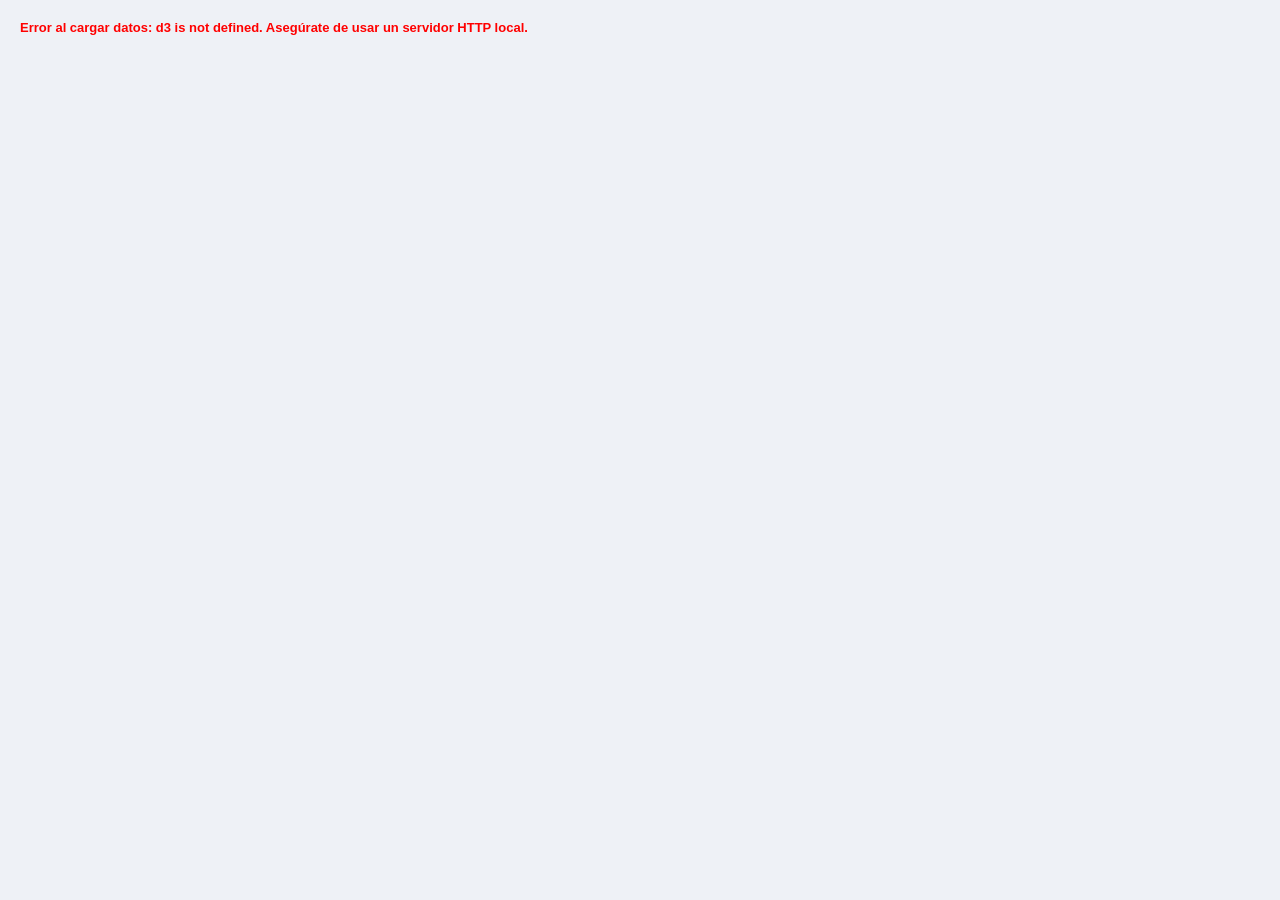
==== commit 1021f7d8: "initialize dashboard project structure, add geographic metadata, and implement Excel data processing" ====
--- a/Dashboard/index.html
+++ b/Dashboard/index.html
@@ -3,19 +3,21 @@
 <head>
 <meta charset="UTF-8">
 <meta name="viewport" content="width=device-width, initial-scale=1.0">
-<title>Índice de Desempeño Fiscal — IDF</title>
+<title>Índice de Desempeño Fiscal — IDF Departamental</title>
+<script src="https://d3js.org/d3.v7.min.js"></script>
+<script src="https://d3js.org/topojson.v3.min.js"></script>
 <style>
 :root{
-  --navy:#152444;
+  --navy:#10356c;
   --navy-2:#1c2f57;
   --navy-3:#22386b;
-  --pink:#e6007e;
+  --pink:#ef047c;
   --pink-2:#c2006b;
-  --orange:#f5821f;
-  --red:#e0393e;
-  --purple:#8e3fa3;
-  --green:#7cb342;
-  --green-dk:#2e7d32;
+  --orange:#ee8e16;
+  --red:#f4443c;
+  --purple:#ab2493;
+  --green:#35bb5a;
+  --green-dk:#1c7b2c;
   --bg:#eef1f6;
   --card:#ffffff;
   --line:#dde3ee;
@@ -78,63 +80,69 @@
   padding:9px 14px;
 }
 .section-bar.navy{background:var(--navy);}
+.section-bar.pink{background:var(--pink);}
 .panel-body{padding:16px 18px;}
 
 /* ===== INSTRUCTIVO HEADER ===== */
 .hero{
+  display:grid;
+  grid-template-columns:auto 1fr auto;
+  align-items:center;
+  background:var(--card);
+  border-radius:0;
+  box-shadow:0 1px 3px rgba(20,30,60,.08);
+  padding:0;
+  margin-bottom:14px;
+  gap:0;
+}
+.hero-left{grid-column:1;grid-row:1;display:flex;align-items:stretch;}
+.hero-links{grid-column:2;grid-row:1;display:flex;flex-direction:column;justify-content:center;padding:0 16px 0 50px;}
+.hero-logos{grid-column:3;grid-row:1;display:flex;flex-direction:column;align-items:center;gap:6px;padding:0 22px;}
+.hero-logos-row{display:flex;gap:14px;align-items:center;}
+.hero-logos img{height:90px;}
+.hero-inst-text{
+  font-size:11px;
+  color:var(--muted);
+  line-height:1.5;
+  text-align:center;
+  border-top:1px solid var(--line);
+  padding-top:6px;
+  font-weight:900;
+}
+.hero-title{
+  background:var(--navy);
+  border-radius:0;
+  padding:16px 22px;
+  color:#fff;
   display:flex;
-  align-items:center;
-  justify-content:space-between;
-  background:var(--card);
-  border-radius:4px;
-  box-shadow:0 1px 3px rgba(20,30,60,.08);
-  padding:18px 22px;
-  margin-bottom:14px;
-  gap:20px;
-}
-.hero-left{display:flex;align-items:center;gap:16px;}
-.hero-badge{
-  width:54px;height:54px;border-radius:50%;
-  background:radial-gradient(circle at 35% 30%,#3452a0,#152444 70%);
-  flex:0 0 auto;
+  flex-direction:column;
+  justify-content:center;
 }
 .hero-title h1{
   margin:0;
-  font-size:22px;
-  color:var(--navy);
+  font-size:34px;
+  color:#fff;
   font-weight:800;
   line-height:1.15;
 }
+.hero-title h1 span{
+  display:inline;
+  border-bottom:3px solid #35bb5a;
+  padding-bottom:2px;
+}
 .hero-title p{
-  margin:2px 0 0;
-  color:var(--muted);
+  margin:10px 0 0;
+  color:#cfd8e8;
   font-size:12.5px;
 }
 .hero-links{
-  display:flex;
-  flex-direction:column;
-  gap:5px;
-  font-size:12px;
-  color:var(--pink-2);
-}
-.hero-links span{display:flex;align-items:center;gap:6px;}
-.hero-links span::before{content:"○";color:var(--pink);font-size:10px;}
-.hero-logos{
-  display:flex;
-  gap:14px;
-  align-items:center;
-  font-size:11px;
-  color:var(--muted);
-  text-align:center;
-}
-.logo-chip{
-  border:1px solid var(--line);
-  border-radius:4px;
-  padding:6px 10px;
-  font-weight:700;
-  color:var(--navy);
-  min-width:70px;
-}
+  font-size:15px;
+  font-weight:900;
+}
+.hero-links a{display:inline-flex;align-items:center;gap:6px;color:#10356c;text-decoration:none;cursor:pointer;border-bottom:2px solid #35bb5a;padding-bottom:2px;width:fit-content;}
+.hero-links a:hover{color:#35bb5a;}
+.hero-links a::before{content:"○";color:#35bb5a;font-size:10px;}
+.hero-logos img{height:70px;}
 
 /* intro text panel */
 .intro-title{
@@ -144,6 +152,7 @@
   font-size:13px;
   padding:9px 14px;
 }
+.intro-title.green{background:#35bb5a;}
 .intro-text{padding:14px 18px;line-height:1.6;color:#37415a;font-size:12.7px;}
 
 /* 80/20 split */
@@ -159,6 +168,7 @@
 .pct-num{font-size:34px;font-weight:800;}
 .pct-num.pink{color:var(--pink);}
 .pct-num.navy{color:var(--navy);}
+.pct-num.green{color:var(--green);}
 .pct-desc{font-size:12.2px;color:#45506a;line-height:1.55;margin-top:6px;}
 .pct-desc b{color:var(--navy);}
 
@@ -171,18 +181,25 @@
 }
 .rango-card{
   border-radius:4px;
+  overflow:hidden;
+  min-height:120px;
+  display:flex;
+  flex-direction:column;
+}
+.rango-card .pts{
+  font-size:12px;
+  font-weight:700;
+  text-align:center;
+  padding:8px 12px;
   color:#fff;
-  padding:12px 12px 14px;
-  min-height:120px;
-}
-.rango-card .pts{font-size:12px;font-weight:700;opacity:.9;}
-.rango-card .name{font-size:15px;font-weight:800;margin:4px 0 6px;}
-.rango-card .desc{font-size:11px;line-height:1.45;opacity:.95;}
-.rango-card.c1{background:var(--red);}
-.rango-card.c2{background:var(--orange);}
-.rango-card.c3{background:var(--purple);}
-.rango-card.c4{background:#6fae37;}
-.rango-card.c5{background:var(--green-dk);}
+}
+.rango-card .name{font-size:14px;font-weight:800;margin:0;padding:8px 10px 2px;color:var(--navy);background:#fff;}
+.rango-card .desc{font-size:11px;line-height:1.45;padding:0 10px 12px;color:#37415a;background:#fff;flex:1;}
+.rango-card.c1 .pts{background:#f4443c;}
+.rango-card.c2 .pts{background:#ee8e16;}
+.rango-card.c3 .pts{background:#ab2493;}
+.rango-card.c4 .pts{background:#35bb5a;}
+.rango-card.c5 .pts{background:#1c7b2c;}
 
 /* tables */
 table{border-collapse:collapse;width:100%;font-size:12.2px;}
@@ -476,7 +493,7 @@
 
   <div class="topnav">
     <button class="active" data-page="instructivo">Instructivo</button>
-    <button data-page="ficha">Ficha Municipal IDF</button>
+    <button data-page="ficha">Ficha Departamental IDF</button>
     <button data-page="consolidado">Consolidado</button>
     <button data-page="distribucion">Distribución IDF</button>
   </div>
@@ -486,44 +503,49 @@
 
     <div class="hero">
       <div class="hero-left">
-        <div class="hero-badge"></div>
         <div class="hero-title">
-          <h1>Índice de<br>Desempeño<br>Fiscal — IDF</h1>
-          <p>Visor interactivo de municipios · Vigencia 2024</p>
+          <h1>Índice de<br>Desempeño<br><span>Fiscal — IDF</span></h1>
+          <p>Visor interactivo de departamentos · Vigencia 2020 - 2024</p>
         </div>
       </div>
       <div class="hero-links">
-        <span>¿Qué mide el IDF?</span>
-        <span>Dimensiones y ponderación</span>
-        <span>Rangos de desempeño fiscal</span>
-        <span>Cómo usar este visor</span>
+        <a href="#sec-que-mide" onclick="scrollToSection('sec-que-mide');return false;">¿Qué mide el IDF?</a>
+        <a href="#sec-dimensiones" onclick="scrollToSection('sec-dimensiones');return false;">Dimensiones y ponderación</a>
+        <a href="#sec-rangos" onclick="scrollToSection('sec-rangos');return false;">Rangos de desempeño fiscal</a>
+        <a href="#sec-como-usar" onclick="scrollToSection('sec-como-usar');return false;">Cómo usar este visor</a>
       </div>
       <div class="hero-logos">
-        <div class="logo-chip">Departamento<br>Nacional de<br>Planeación</div>
-        <div class="logo-chip">CIFFIT</div>
-      </div>
-    </div>
-
-    <div class="panel">
-      <div class="intro-title">¿QUÉ MIDE EL IDF? PERMITE EVALUAR LA SOSTENIBILIDAD Y EFICIENCIA FISCAL DE LAS ET</div>
+        <div class="hero-logos-row">
+          <img src="images/logodnp.jpg" alt="DNP">
+          <img src="images/LogoCIFFIT.png" alt="CIFFIT">
+        </div>
+        <div class="hero-inst-text">
+          Dirección de Descentralización y Fortalecimiento Fiscal<br>
+          Subdirección de Fortalecimiento Fiscal Territorial — SFFT
+        </div>
+      </div>
+    </div>
+
+    <div class="panel" id="sec-que-mide">
+      <div class="intro-title green">¿QUÉ MIDE EL IDF? </div>
       <div class="intro-text">
         Mide el desempeño de la gestión fiscal y financiera de las entidades territoriales en función de la viabilidad fiscal, la capacidad de generación de recursos propios, el endeudamiento, los niveles de inversión y la capacidad de gestión financiera. El artículo 79 de la Ley 617 de 2000 ordena al DNP publicar los resultados de la evaluación al menos una vez al año.
       </div>
     </div>
 
-    <div class="panel">
+    <div class="panel" id="sec-dimensiones">
       <div class="section-bar navy">2.2 PROMEDIO PONDERADO DE LAS DIMENSIONES — 80% + 20%</div>
       <div class="split80">
         <div class="col left">
           <div class="pct-row">
-            <div class="pct-num pink">80%</div>
+            <div class="pct-num green">80%</div>
             <div class="big-pct">Resultados<span class="lbl">Fiscales</span></div>
           </div>
           <div class="pct-desc"><b>Resultados Fiscales:</b> dependencia de las transferencias, relevancia FBKF, endeudamiento contable, ahorro corriente y resultado fiscal; cada uno con un peso del 16%.</div>
         </div>
         <div class="col right">
           <div class="pct-row">
-            <div class="pct-num navy">20%</div>
+            <div class="pct-num pink">20%</div>
             <div class="big-pct">Gestión<span class="lbl">Financiera Territorial</span></div>
           </div>
           <div class="pct-desc"><b>Gestión Financiera:</b> capacidad de programación y recaudo de ingresos, capacidad de ejecución de inversión y cumplimiento de límites de la Ley 617 de 2000; cada uno con peso del 6,66%, más bonificaciones por esfuerzo propio y catastro actualizado.</div>
@@ -531,8 +553,8 @@
       </div>
     </div>
 
-    <div class="panel">
-      <div class="section-bar navy">2.3 RANGOS DE DESEMPEÑO FISCAL</div>
+    <div class="panel" id="sec-rangos">
+      <div class="section-bar pink">2.3 RANGOS DE DESEMPEÑO FISCAL</div>
       <div class="rangos-wrap">
         <div class="rango-card c1">
           <div class="pts">&lt;40 pts</div>
@@ -559,6 +581,17 @@
           <div class="name">5. Sostenible</div>
           <div class="desc">Finanzas saludables, cumplimiento de límites, recursos propios y alto gasto en FBKF.</div>
         </div>
+      </div>
+    </div>
+
+    <div class="panel" id="sec-como-usar">
+      <div class="intro-title green">CÓMO USAR ESTE VISOR</div>
+      <div class="intro-text">
+        Este visor le permite consultar los resultados del Índice de Desempeño Fiscal (IDF) para los departamentos de Colombia. Puede navegar por las diferentes secciones usando las pestañas superiores:<br><br>
+        <b>Instructivo:</b> Contiene la explicación metodológica del IDF, sus dimensiones, ponderaciones y rangos de desempeño.<br>
+        <b>Ficha Departamental:</b> Consulte el IDF de un departamento específico, incluyendo resultados fiscales, gestión financiera y tendencias.<br>
+        <b>Consolidado:</b> Compare el desempeño de un departamento con el promedio nacional y consulte el ranking.<br>
+        <b>Distribución IDF:</b> Explore el mapa interactivo, filtre por región o tipología y visualice la distribución de departamentos por rango.
       </div>
     </div>
 
@@ -606,7 +639,7 @@
       <div id="chart-ranking"></div>
       <div class="legend-row">
         <span><span class="legend-dot" style="background:var(--green-dk)"></span>Sostenible</span>
-        <span><span class="legend-dot" style="background:#6fae37"></span>Solvente</span>
+        <span><span class="legend-dot" style="background:#35bb5a"></span>Solvente</span>
         <span><span class="legend-dot" style="background:var(--purple)"></span>Vulnerable</span>
         <span><span class="legend-dot" style="background:var(--orange)"></span>Riesgo</span>
         <span><span class="legend-dot" style="background:var(--red)"></span>Deterioro</span>
@@ -946,7 +979,7 @@
           <div><span class="dot" style="background:var(--red)"></span>1. Deterioro (&lt;40)</div>
           <div><span class="dot" style="background:var(--orange)"></span>2. Riesgo (&gt;=40 y &lt;60)</div>
           <div><span class="dot" style="background:var(--purple)"></span>3. Vulnerable (&gt;=60 y &lt;70)</div>
-          <div><span class="dot" style="background:#6fae37"></span>4. Solvente (&gt;=70 y &lt;80)</div>
+          <div><span class="dot" style="background:#35bb5a"></span>4. Solvente (&gt;=70 y &lt;80)</div>
           <div><span class="dot" style="background:var(--green-dk)"></span>5. Sostenible (&gt;=80)</div>
         </div>
       </div>
@@ -962,7 +995,7 @@
         </div>
         <div class="dist-bar-row">
           <div class="lbl"><span>4. Solvente (≥70 y &lt;80)</span><span>3,2% · 35</span></div>
-          <div class="track"><div class="fill" style="width:3.2%;background:#6fae37;"></div></div>
+          <div class="track"><div class="fill" style="width:3.2%;background:#35bb5a;"></div></div>
         </div>
         <div class="dist-bar-row">
           <div class="lbl"><span>1. Deterioro (&lt;40)</span><span>1,9% · 21</span></div>
@@ -981,185 +1014,906 @@
 </div>
 
 <script>
-/* ---------- tab switching ---------- */
-document.querySelectorAll('.topnav button').forEach(btn=>{
-  btn.addEventListener('click',()=>{
-    document.querySelectorAll('.topnav button').forEach(b=>b.classList.remove('active'));
-    document.querySelectorAll('.page').forEach(p=>p.classList.remove('active'));
-    btn.classList.add('active');
-    document.getElementById('page-'+btn.dataset.page).classList.add('active');
+(function(){
+  'use strict';
+
+  /* ================================================================
+     CONFIGURATION
+     ================================================================ */
+  const DATA_URL  = 'data/datos_idf.json';
+  const GEO_URL   = 'geo/departamentos.json';
+  const CODES_URL = 'geo/codigos.json';
+
+  const IDF_COLORS = {
+    Deterioro:  '#f4443c',
+    Riesgo:     '#ee8e16',
+    Vulnerable: '#ab2493',
+    Solvente:   '#35bb5a',
+    Sostenible: '#1c7b2c'
+  };
+  const RANGO_ORDER = ['Deterioro','Riesgo','Vulnerable','Solvente','Sostenible'];
+  const RANGO_CSS   = {Deterioro:'c1',Riesgo:'c2',Vulnerable:'c3',Solvente:'c4',Sostenible:'c5'};
+
+  function rangoBadge(r){
+    const m={Deterioro:'c1',Riesgo:'c2',Vulnerable:'c3',Solvente:'c4',Sostenible:'c5'};
+    return m[r]||'c2';
+  }
+  function rangoLabel(r){
+    const m={Deterioro:'Deterioro (<40)',Riesgo:'Riesgo (≥40 y <60)',Vulnerable:'Vulnerable (≥60 y <70)',Solvente:'Solvente (≥70 y <80)',Sostenible:'Sostenible (≥80)'};
+    return m[r]||r||'N/A';
+  }
+  function fmt(v){ if(v==null||v==='')return '–'; var n=parseFloat(v); return isNaN(n)?'–':n.toFixed(2).replace('.',','); }
+  function fmtPct(v){ if(v==null||v==='')return '–'; var n=parseFloat(v); return isNaN(n)?'–':n.toFixed(1).replace('.',',')+'%'; }
+  function fmtInt(v){ if(v==null||v==='')return '–'; var n=parseFloat(v); return isNaN(n)?'–':Math.round(n).toLocaleString('es-CO'); }
+
+  /* Smooth scroll to section */
+  window.scrollToSection = function(id){
+    var el = document.getElementById(id);
+    if(el) el.scrollIntoView({behavior:'smooth', block:'start'});
+  };
+
+  /* ================================================================
+     STATE
+     ================================================================ */
+  let idfData = null;    // { meta, records }
+  let geoData = null;    // TopoJSON
+  let codesData = null;  // cod_dep.json
+  let codeToKey = {};    // "05000" -> "ANTIOQUIA"
+  let selectedYear = '2024';
+  let selectedDept = null;
+
+  /* ================================================================
+     PAGE NAVIGATION
+     ================================================================ */
+  document.querySelectorAll('.topnav button').forEach(function(btn){
+    btn.addEventListener('click', function(){
+      document.querySelectorAll('.topnav button').forEach(function(b){ b.classList.remove('active'); });
+      document.querySelectorAll('.page').forEach(function(p){ p.classList.remove('active'); });
+      btn.classList.add('active');
+      var pg = document.getElementById('page-'+btn.dataset.page);
+      if(pg) pg.classList.add('active');
+    });
   });
-});
-document.querySelectorAll('.tab-row button').forEach(btn=>{
-  btn.addEventListener('click',()=>{
-    btn.parentElement.querySelectorAll('button').forEach(b=>b.classList.remove('active'));
-    btn.classList.add('active');
+  document.querySelectorAll('.tab-row button').forEach(function(btn){
+    btn.addEventListener('click', function(){
+      btn.parentElement.querySelectorAll('button').forEach(function(b){ b.classList.remove('active'); });
+      btn.classList.add('active');
+    });
   });
-});
-
-/* ---------- helper to build grouped bar charts ---------- */
-function buildGroupedChart(container, groups, colors, maxVal){
-  const chartArea = document.createElement('div');
-  chartArea.className='chart-area';
-  const labels = document.createElement('div');
-  labels.className='chart-xlabels';
-  groups.forEach(g=>{
-    const bg = document.createElement('div');
-    bg.className='bar-group';
-    g.values.forEach((v,i)=>{
-      const bar=document.createElement('div');
-      bar.className='bar';
-      const h = Math.max(4,(v/maxVal)*100);
-      bar.style.height=h+'%';
-      bar.style.background=colors[i%colors.length];
-      const val=document.createElement('span');
-      val.className='val';
-      val.textContent=v.toFixed(2).replace('.',',');
-      bar.appendChild(val);
-      bg.appendChild(bar);
+
+  /* ================================================================
+     CHART HELPER — grouped bars
+     ================================================================ */
+  function buildGroupedChart(container, groups, colors, maxVal){
+    container.innerHTML = '';
+    var chartArea = document.createElement('div');
+    chartArea.className='chart-area';
+    var labels = document.createElement('div');
+    labels.className='chart-xlabels';
+    groups.forEach(function(g){
+      var bg = document.createElement('div');
+      bg.className='bar-group';
+      g.values.forEach(function(v,i){
+        var bar=document.createElement('div');
+        bar.className='bar';
+        var h = Math.max(4,(v/maxVal)*100);
+        bar.style.height=h+'%';
+        bar.style.background=colors[i%colors.length];
+        var val=document.createElement('span');
+        val.className='val';
+        val.textContent=fmt(v);
+        bar.appendChild(val);
+        bg.appendChild(bar);
+      });
+      chartArea.appendChild(bg);
+      var xg=document.createElement('div');
+      xg.className='xg';
+      xg.textContent=g.label;
+      labels.appendChild(xg);
     });
-    chartArea.appendChild(bg);
-    const xg=document.createElement('div');
-    xg.className='xg';
-    xg.textContent=g.label;
-    labels.appendChild(xg);
-  });
-  container.appendChild(chartArea);
-  container.appendChild(labels);
-}
-
-const yearColors = ['#9aa7c2','#4a5a8a','#152444','#e6007e']; // 2021..2024 style (muted->navy->pink)
-
-/* Regiones chart data (2021-2024) */
-const regionesData = [
- {label:'Nacional', values:[54.23,55.78,57.57,55.86]},
- {label:'Caribe', values:[51.52,53.43,53.59,55.17]},
- {label:'Centro Oriente', values:[56.48,57.49,60.45,57.44]},
- {label:'Centro Sur Amazonía', values:[51.93,54.21,54.24,54.13]},
- {label:'Del Llano', values:[55.22,57.74,59.17,55.61]},
- {label:'Eje Cafetero', values:[55.37,55.66,58.32,55.20]},
- {label:'Pacífico', values:[52.51,55.27,56.81,55.23]},
-];
-buildGroupedChart(document.getElementById('chart-regiones'), regionesData, yearColors, 65);
-
-/* Categorias chart data */
-const categoriasData = [
- {label:'Nacional', values:[54.23,55.78,57.57,55.86]},
- {label:'E', values:[67.97,71.44,72.92,67.80]},
- {label:'1', values:[60.89,62.23,65.82,63.02]},
- {label:'2', values:[57.20,61.89,63.45,59.65]},
- {label:'3', values:[61.00,60.98,61.96,60.00]},
- {label:'4', values:[55.84,54.94,59.35,54.72]},
- {label:'5', values:[58.58,60.01,61.23,60.71]},
- {label:'6', values:[53.51,55.08,56.83,55.17]},
-];
-buildGroupedChart(document.getElementById('chart-categorias'), categoriasData, yearColors, 75);
-
-/* Tipologia chart data (2023, 2024 only) */
-const tipoColors=['#4a5a8a','#e6007e'];
-const tipologiaData = [
- {label:'Nacional', values:[57.57,55.86]},
- {label:'0', values:[64.36,63.44]},
- {label:'1', values:[59.97,57.69]},
- {label:'2', values:[56.88,54.88]},
- {label:'3', values:[54.71,54.06]},
- {label:'4', values:[54.64,52.79]},
- {label:'5', values:[90.07,77.04]},
- {label:'Bogotá', values:[69.49,65.96]},
- {label:'Ciudades grandes', values:[66.20,62.90]},
-];
-buildGroupedChart(document.getElementById('chart-tipologia'), tipologiaData, tipoColors, 95);
-
-/* Ranking ciudades capitales */
-const rangoColor = v => v>=80?'#2e7d32':v>=70?'#6fae37':v>=60?'#8e3fa3':v>=40?'#f5821f':'#e0393e';
-const capitales = [
- ['Bogotá D.C.',77.0,75.5],
- ['Barranquilla, Distrito Especial, Ind. Y Portuario',75.5,72.6],
- ['Medellín',69.7,68.5],
- ['Montería',66.8,64.9],
- ['Popayán',66.2,63.6],
- ['Cartagena De Indias, Distrito Turístico Y Cultural',63.4,62.1],
- ['Bucaramanga',62.9,61.4],
- ['San José Del Guaviare',62.8,60.5],
- ['Armenia',62.2,60.9],
- ['Pereira',62.1,61.0],
- ['Valledupar',62.0,60.2],
- ['Santa Marta, Distrito Turístico, Cultural E Histórico',61.9,60.7],
- ['San Juan De Pasto',61.9,60.4],
- ['San Miguel De Mocoa',60.9,59.5],
- ['Tunja',60.8,59.9],
- ['Villavicencio',60.7,59.3],
- ['San José De Cúcuta',60.3,58.8],
- ['Yopal',59.7,58.1],
- ['Manizales',59.6,58.4],
- ['Santiago De Cali',58.3,57.0],
- ['Quibdó',56.7,55.8],
- ['Sincelejo',54.1,53.6],
- ['Nuevo Belén De Bajirá',5.0,5.0],
-];
-const rankChart = document.getElementById('chart-ranking');
-const bars = document.createElement('div'); bars.className='rank-chart';
-const labs = document.createElement('div'); labs.className='rank-labels';
-const maxV = 100;
-capitales.forEach(c=>{
-  const [name,v24,v23]=c;
-  const wrap=document.createElement('div'); wrap.className='rank-bar-wrap';
-  const val=document.createElement('div'); val.className='val'; val.textContent=v24.toFixed(1).replace('.',',');
-  const bar=document.createElement('div'); bar.className='bar';
-  bar.style.height=Math.max(3,(v24/maxV)*100)+'%';
-  bar.style.background=rangoColor(v24);
-  const diamond=document.createElement('div'); diamond.className='diamond';
-  diamond.style.bottom=Math.max(3,(v23/maxV)*100)+'%';
-  wrap.appendChild(val); wrap.appendChild(diamond); wrap.appendChild(bar);
-  bars.appendChild(wrap);
-  const lab=document.createElement('div'); lab.className='lab'; lab.textContent=name;
-  labs.appendChild(lab);
-});
-rankChart.appendChild(bars);
-rankChart.appendChild(labs);
-
-/* Consolidado ranking list */
-const rankListData = [
- ['Samacá',81.1],['Nariño',80.0],['Bogotá D.C.',77.0],['San Jerónimo',76.7],['Hato Nuevo',76.3],
- ['Saravena',76.3],['Sogamoso',75.7],['Barranquilla, Distrito Especial, Ind…',75.5],['Cimitarra',75.5],
- ['Copacabana',75.3],['Itagüí',75.1],['Rionegro',74.5],['Subachoque',74.3],['Sipí',74.2],
- ['Zipaquirá',74.0],['Los Córdobas',73.7],['El Paso',73.7],['La Jagua De Ibirico',73.6],
- ['El Rosal',73.5],['Becerril',73.3],['Tuta',73.1],['Sabaneta',73.1],['Socha',72.9],
- ['El Retiro',72.3],['Santiago',72.3],['Yotoco',72.1],['Betulia',71.6],['Usiacurí',71.6],
- ['Caldas - Supía',59.3],
-];
-const rl = document.getElementById('consol-rank-list');
-rankListData.forEach(([name,val])=>{
-  const row=document.createElement('div');
-  row.className='row'+(name==='Caldas - Supía'?' hl':'');
-  row.innerHTML = `<span class="nm">${name}</span><span class="vv">${val.toFixed(1).replace('.',',')}</span>`;
-  rl.appendChild(row);
-});
-
-/* Simplified Colombia map made of department-like blobs colored by rango, purely illustrative */
-const mapSvg = document.getElementById('colombia-map');
-const blobColors = ['#f5821f','#f5821f','#8e3fa3','#f5821f','#f5821f','#8e3fa3','#f5821f','#f5821f','#f5821f','#e0393e','#f5821f','#8e3fa3','#f5821f','#f5821f','#f5821f','#6fae37','#f5821f','#f5821f','#8e3fa3','#f5821f','#f5821f','#f5821f','#8e3fa3','#f5821f','#f5821f','#2e7d32','#f5821f','#8e3fa3'];
-let svgContent = '<rect x="0" y="0" width="420" height="520" fill="none"/>';
-// generate a rough colombia-like silhouette using layered rounded polygons (illustrative, not geographically precise)
-const rnd = (seed)=>{let x=Math.sin(seed)*10000;return x-Math.floor(x);};
-let i=0;
-for(let row=0; row<26; row++){
-  for(let col=0; col<20; col++){
-    const cx = 60 + col*16;
-    const cy = 20 + row*19;
-    // rough outline mask approximating Colombia's shape bounding
-    const nx=(cx-60)/(19*16), ny=(cy-20)/(25*19);
-    const inShape = ( ny<0.9 && nx>0.05 && nx<0.85 &&
-       !(nx<0.25 && ny<0.15) &&
-       !(nx>0.7 && ny<0.35) &&
-       !(nx<0.15 && ny>0.6) );
-    if(inShape && rnd(row*31+col*7)>0.15){
-      const c = blobColors[i%blobColors.length]; i++;
-      svgContent += `<rect x="${cx}" y="${cy}" width="15" height="18" rx="2" fill="${c}" opacity="0.92" stroke="#fff" stroke-width="0.6"/>`;
-    }
-  }
-}
-mapSvg.innerHTML = svgContent + '<text x="210" y="510" text-anchor="middle" font-size="10" fill="#8a93a8">Representación esquemática del territorio nacional por rango IDF</text>';
+    container.appendChild(chartArea);
+    container.appendChild(labels);
+  }
+
+  /* ================================================================
+     RANKING CHART — horizontal bars with diamonds
+     ================================================================ */
+  function buildRankingChart(container, data){
+    container.innerHTML = '';
+    var rangoColor = function(v){ return v>=80?'#1c7b2c':v>=70?'#35bb5a':v>=60?'#ab2493':v>=40?'#ee8e16':'#f4443c'; };
+    var barsDiv = document.createElement('div'); barsDiv.className='rank-chart';
+    var labsDiv = document.createElement('div'); labsDiv.className='rank-labels';
+    var maxV = 100;
+    data.forEach(function(c){
+      var name=c[0], v24=c[1], v23=c[2];
+      var wrap=document.createElement('div'); wrap.className='rank-bar-wrap';
+      var valEl=document.createElement('div'); valEl.className='val'; valEl.textContent=fmt(v24);
+      var bar=document.createElement('div'); bar.className='bar';
+      bar.style.height=Math.max(3,(v24/maxV)*100)+'%';
+      bar.style.background=rangoColor(v24);
+      var diamond=document.createElement('div'); diamond.className='diamond';
+      diamond.style.bottom=Math.max(3,(v23/maxV)*100)+'%';
+      wrap.appendChild(valEl); wrap.appendChild(diamond); wrap.appendChild(bar);
+      barsDiv.appendChild(wrap);
+      var lab=document.createElement('div'); lab.className='lab'; lab.textContent=name;
+      labsDiv.appendChild(lab);
+    });
+    container.appendChild(barsDiv);
+    container.appendChild(labsDiv);
+  }
+
+  /* ================================================================
+     RANKING LIST
+     ================================================================ */
+  function buildRankList(container, data, highlight){
+    container.innerHTML = '';
+    data.forEach(function(d){
+      var row=document.createElement('div');
+      var isHL = highlight && d[0]===highlight;
+      row.className='row'+(isHL?' hl':'');
+      row.innerHTML='<span class="nm">'+d[0]+'</span><span class="vv">'+fmt(d[1])+'</span>';
+      container.appendChild(row);
+    });
+  }
+
+  /* ================================================================
+     DATA HELPERS
+     ================================================================ */
+  function getDeptList(){
+    if(!idfData) return [];
+    var depts = [];
+    var yd = idfData.records[selectedYear] || {};
+    Object.keys(yd).forEach(function(k){ depts.push(k); });
+    return depts.sort();
+  }
+
+  function getAllScores(year){
+    var yd = idfData.records[year] || {};
+    return Object.values(yd).map(function(d){ return d.idf; }).filter(function(v){ return v!=null; });
+  }
+
+  function getRango(idf){
+    if(idf<40) return 'Deterioro';
+    if(idf<60) return 'Riesgo';
+    if(idf<70) return 'Vulnerable';
+    if(idf<80) return 'Solvente';
+    return 'Sostenible';
+  }
+
+  function getRegionsByYear(){
+    var regions = {};
+    var anios = idfData.meta.anios;
+    anios.forEach(function(y){
+      var yd = idfData.records[y] || {};
+      Object.values(yd).forEach(function(d){
+        var r = d.region || 'Sin región';
+        if(!regions[r]) regions[r] = {};
+        if(!regions[r][y]) regions[r][y] = [];
+        if(d.idf!=null) regions[r][y].push(d.idf);
+      });
+    });
+    return regions;
+  }
+
+  function avg(arr){
+    if(!arr||!arr.length) return 0;
+    var nums=arr.filter(function(v){return v!=null&&!isNaN(v);});
+    if(!nums.length) return 0;
+    return nums.reduce(function(a,b){return a+b;},0)/nums.length;
+  }
+
+  function getCatsByYear(){
+    var cats = {};
+    var anios = idfData.meta.anios;
+    anios.forEach(function(y){
+      var yd = idfData.records[y] || {};
+      Object.values(yd).forEach(function(d){
+        var c = d.categoria || 'N/A';
+        if(!cats[c]) cats[c] = {};
+        if(!cats[c][y]) cats[c][y] = [];
+        if(d.idf!=null) cats[c][y].push(d.idf);
+      });
+    });
+    return cats;
+  }
+
+  function getTipByYear(){
+    var tips = {};
+    var anios = idfData.meta.anios;
+    anios.forEach(function(y){
+      var yd = idfData.records[y] || {};
+      Object.values(yd).forEach(function(d){
+        var t = (d.tipologia && d.tipologia!=='N/A') ? d.tipologia : 'N/A';
+        if(!tips[t]) tips[t] = {};
+        if(!tips[t][y]) tips[t][y] = [];
+        if(d.idf!=null) tips[t][y].push(d.idf);
+      });
+    });
+    return tips;
+  }
+
+  /* ================================================================
+     POPULATE INSTRUCTIVO — Evolution Table
+     ================================================================ */
+  function populateEvoTable(){
+    var tbody = document.querySelector('#page-instructivo table tbody');
+    if(!tbody) return;
+    tbody.innerHTML = '';
+    var anios = idfData.meta.anios;
+    var prevAvg = null;
+    anios.forEach(function(y){
+      var scores = getAllScores(y);
+      var a = avg(scores);
+      var mx = scores.length ? Math.max.apply(null,scores) : 0;
+      var mn = scores.length ? Math.min.apply(null,scores) : 0;
+      var delta = prevAvg!==null ? (a - prevAvg) : null;
+      var deltaStr = delta!==null ? (delta>=0?'+':'')+fmt(delta) : '-';
+      var cls = delta!==null ? (delta>=0?'pos':'neg') : '';
+      var tr = document.createElement('tr');
+      tr.innerHTML='<td class="left">'+y+'</td><td>'+fmt(a)+'</td><td class="'+cls+'">'+deltaStr+'</td><td>'+scores.length+'</td><td>'+fmt(mx)+'</td><td>'+fmt(mn)+'</td>';
+      tbody.appendChild(tr);
+      prevAvg = a;
+    });
+  }
+
+  /* ================================================================
+     POPULATE INSTRUCTIVO — Charts
+     ================================================================ */
+  function populateInstructivoCharts(){
+    var yearColors = ['#9aa7c2','#4a5a8a','#152444','#e6007e'];
+    var anios = idfData.meta.anios;
+    var last4 = anios.slice(-4);
+
+    /* Regiones */
+    var regions = getRegionsByYear();
+    var regionLabels = Object.keys(regions).sort();
+    var regionData = regionLabels.map(function(r){
+      return { label: r, values: last4.map(function(y){ return avg(regions[r][y]||[]); }) };
+    });
+    buildGroupedChart(document.getElementById('chart-regiones'), regionData, yearColors, 80);
+
+    /* Categorías */
+    var cats = getCatsByYear();
+    var catOrder = ['ESP','1','2','3','4'];
+    var catLabels = catOrder.filter(function(c){ return cats[c]; });
+    if(cats['N/A']) catLabels.push('N/A');
+    var catData = catLabels.map(function(c){
+      return { label: c, values: last4.map(function(y){ return avg(cats[c][y]||[]); }) };
+    });
+    buildGroupedChart(document.getElementById('chart-categorias'), catData, yearColors, 80);
+
+    /* Tipología */
+    var tips = getTipByYear();
+    var tipLabels = Object.keys(tips).sort();
+    var tipoColors=['#4a5a8a','#e6007e'];
+    var useYears = anios.slice(-2);
+    var tipData = tipLabels.map(function(t){
+      return { label: t, values: useYears.map(function(y){ return avg(tips[t][y]||[]); }) };
+    });
+    buildGroupedChart(document.getElementById('chart-tipologia'), tipData, tipoColors, 90);
+  }
+
+  /* ================================================================
+     POPULATE INSTRUCTIVO — Ranking (Top departamentos)
+     ================================================================ */
+  function populateInstructivoRanking(){
+    var yd = idfData.records[selectedYear] || {};
+    var sorted = Object.entries(yd)
+      .filter(function(e){ return e[1].idf!=null; })
+      .sort(function(a,b){ return b[1].idf - a[1].idf; });
+    var rankData = sorted.map(function(e){
+      var name = e[0];
+      var v24 = e[1].idf;
+      var prevDept = (idfData.records[String(parseInt(selectedYear)-1)]||{})[name];
+      var v23 = prevDept ? prevDept.idf : v24;
+      return [name.length>28 ? name.slice(0,27)+'…' : name, v24, v23];
+    });
+    buildRankingChart(document.getElementById('chart-ranking'), rankData);
+  }
+
+  /* ================================================================
+     POPULATE INSTRUCTIVO — Distribution Table
+     ================================================================ */
+  function populateDistTableInstructivo(){
+    var tbody = document.querySelector('#page-instructivo .dist-table tbody');
+    if(!tbody) return;
+    tbody.innerHTML = '';
+    var yd = idfData.records[selectedYear] || {};
+    var all = Object.values(yd);
+    var total = all.length;
+    var prevYd = idfData.records[String(parseInt(selectedYear)-1)] || {};
+    var prevAll = Object.values(prevYd);
+    var ranges = ['Deterioro','Riesgo','Vulnerable','Solvente','Sostenible'];
+    var rangeDefs = [{name:'1. Deterioro (<40)',max:40},{name:'2. Riesgo (≥40 y <60)',max:60},{name:'3. Vulnerable (≥60 y <70)',max:70},{name:'4. Solvente (≥70 y <80)',max:80},{name:'5. Sostenible (≥80)',max:999}];
+
+    rangeDefs.forEach(function(rd, idx){
+      var count = all.filter(function(d){ return d.idf!=null && getRango(d.idf)===ranges[idx]; }).length;
+      var avgScore = avg(all.filter(function(d){ return d.idf!=null && getRango(d.idf)===ranges[idx]; }).map(function(d){return d.idf;}));
+      var prevCount = prevAll.filter(function(d){ return d.idf!=null && getRango(d.idf)===ranges[idx]; }).length;
+      var diff = count - prevCount;
+      var pct = total>0 ? ((count/total)*100).toFixed(1) : '0';
+      var cls = diff>0?'pos':diff<0?'neg':'';
+      var sign = diff>0?'+':'';
+      var tr = document.createElement('tr');
+      tr.innerHTML='<td class="range-name">'+rd.name+'</td><td>'+count+'</td><td>'+fmtPct(pct)+'</td><td>'+fmt(avgScore)+'</td><td>'+prevCount+'</td><td class="'+cls+'">'+sign+diff+'</td>';
+      tbody.appendChild(tr);
+    });
+  }
+
+  /* ================================================================
+     POPULATE FICHA DEPARTAMENTAL
+     ================================================================ */
+  function populateFicha(dept){
+    if(!dept || !idfData) return;
+    var yd = idfData.records[selectedYear] || {};
+    var d = yd[dept];
+    if(!d) return;
+
+    var prevY = String(parseInt(selectedYear)-1);
+    var prevD = (idfData.records[prevY]||{})[dept];
+
+    /* Header */
+    var h2 = document.querySelector('#page-ficha .ficha-header h2');
+    if(h2) h2.textContent = 'Índice de Desempeño Fiscal — IDF — Vigencia '+selectedYear+':';
+
+    /* Select boxes */
+    var boxes = document.querySelectorAll('#page-ficha .select-box');
+    if(boxes[0]) boxes[0].querySelector('.v').textContent = dept;
+    if(boxes[1]) boxes[1].querySelector('.v').textContent = dept;
+    if(boxes[2]){
+      boxes[2].querySelector('.v').textContent = fmt(d.idf);
+      var badge = boxes[2].querySelector('.badge');
+      if(badge) badge.textContent = d.rango_completo || getRango(d.idf);
+    }
+
+    /* IDF card */
+    var idfCard = document.querySelector('#page-ficha .idf-card');
+    if(idfCard){
+      var metrics = idfCard.querySelectorAll('.metric');
+      if(metrics[0]) metrics[0].querySelector('.n').textContent = prevD ? fmt(prevD.idf) : '–';
+      if(metrics[0]) metrics[0].querySelector('.t').textContent = prevY;
+      if(metrics[1]) metrics[1].querySelector('.n').textContent = fmt(d.idf);
+      if(metrics[1]) metrics[1].querySelector('.t').textContent = selectedYear;
+      if(metrics[2]){
+        var delta = prevD ? (d.idf - prevD.idf) : null;
+        metrics[2].querySelector('.n').textContent = delta!==null ? fmt(delta) : '–';
+      }
+      if(metrics[3]){
+        var pctChange = prevD && prevD.idf ? ((d.idf - prevD.idf)/prevD.idf*100) : null;
+        metrics[3].querySelector('.n').textContent = pctChange!==null ? fmtPct(pctChange) : '–';
+      }
+    }
+
+    /* Results header */
+    var resHeader = document.querySelector('#page-ficha .result-header .stats');
+    if(resHeader){
+      var chips = resHeader.querySelectorAll('.chip');
+      if(chips[0]) chips[0].textContent = prevY+' '+fmt(prevD?prevD.resultados.score:null);
+      if(chips[1]) chips[1].textContent = selectedYear+' '+fmt(d.resultados.score);
+      if(chips[2]){
+        var rDelta = prevD ? (d.resultados.calificacion - prevD.resultados.calificacion) : null;
+        var rPct = prevD && prevD.resultados.calificacion ? ((d.resultados.calificacion - prevD.resultados.calificacion)/prevD.resultados.calificacion*100) : null;
+        chips[2].textContent = '% '+(rPct!==null?(rPct>=0?'+':'')+fmt(rPct)+'%':'–');
+        chips[2].className = 'chip '+(rPct!==null?(rPct>=0?'green':'pink'):'');
+      }
+    }
+
+    /* Results table */
+    var resTbody = document.querySelector('#page-ficha .fin-table table tbody');
+    if(resTbody){
+      resTbody.innerHTML = '';
+      var inds = d.resultados.indicadores;
+      var prevInds = prevD ? prevD.resultados.indicadores : {};
+      var keys = Object.keys(inds);
+      keys.forEach(function(k){
+        var ind = inds[k];
+        var pi = prevInds[k];
+        var tr = document.createElement('tr');
+        var vClass = '', vPct = '';
+        if(pi){
+          var v = ind.calificacion - pi.calificacion;
+          vClass = v>0?'pos':v<0?'neg':'';
+          var pct = pi.calificacion ? ((ind.calificacion - pi.calificacion)/pi.calificacion*100) : 0;
+          vPct = (pct>=0?'+':'')+fmt(pct)+'%';
+        }
+        tr.innerHTML='<td class="left"><b>'+ind.nombre+'</b></td><td>'+fmt(pi?pi.resultado:null)+'</td><td>'+fmt(ind.resultado)+'</td><td>'+fmt(pi?pi.calificacion:null)+'</td><td>'+fmt(ind.calificacion)+'</td><td class="'+vClass+'">'+vPct+'</td>';
+        resTbody.appendChild(tr);
+      });
+      /* Total row */
+      var trT = document.createElement('tr');
+      trT.className='dim-row';
+      var prevResCal = prevD ? prevD.resultados.calificacion : null;
+      var resPctTotal = prevResCal ? ((d.resultados.calificacion - prevResCal)/prevResCal*100) : null;
+      var resCls = resPctTotal!==null?(resPctTotal>0?'pos':resPctTotal<0?'neg':''):'';
+      trT.innerHTML='<td class="left">Dimensión de Resultados Fiscales</td><td colspan="2">'+fmt(prevD?prevD.resultados.score:null)+'</td><td colspan="2">'+fmt(d.resultados.score)+'</td><td class="'+resCls+'">'+(resPctTotal!==null?fmt(resPctTotal)+'%':'–')+'</td>';
+      resTbody.appendChild(trT);
+    }
+
+    /* Gestión header */
+    var gestHeader = document.querySelector('#page-ficha .panel:nth-child(5) .stats');
+    if(!gestHeader) gestHeader = document.querySelectorAll('#page-ficha .result-header')[1];
+    if(gestHeader){
+      var chips2 = gestHeader.querySelectorAll('.chip');
+      if(chips2[0]) chips2[0].textContent = prevY+' '+(prevD?fmt(prevD.gestion.score):'–');
+      if(chips2[1]) chips2[1].textContent = selectedYear+' '+fmt(d.gestion.score);
+      if(chips2[2]){
+        var gPct = prevD && prevD.gestion.calificacion ? ((d.gestion.calificacion - prevD.gestion.calificacion)/prevD.gestion.calificacion*100) : null;
+        chips2[2].textContent = '% '+(gPct!==null?(gPct>=0?'+':'')+fmt(gPct)+'%':'–');
+        chips2[2].className = 'chip '+(gPct!==null?(gPct>=0?'green':'pink'):'');
+      }
+    }
+
+    /* Gestión table */
+    var gestTbody = null;
+    var panels = document.querySelectorAll('#page-ficha .fin-table table tbody');
+    if(panels.length > 1) gestTbody = panels[1];
+    if(gestTbody){
+      gestTbody.innerHTML = '';
+      var gInds = d.gestion.indicadores;
+      var prevGInds = prevD ? prevD.gestion.indicadores : {};
+      Object.keys(gInds).forEach(function(k){
+        var ind = gInds[k];
+        var pi = prevGInds[k];
+        var tr = document.createElement('tr');
+        var vClass = '', vPct = '';
+        if(pi){
+          var v = ind.calificacion - pi.calificacion;
+          vClass = v>0?'pos':v<0?'neg':'';
+          var pct = pi.calificacion ? ((ind.calificacion - pi.calificacion)/pi.calificacion*100) : 0;
+          vPct = (pct>=0?'+':'')+fmt(pct)+'%';
+        }
+        tr.innerHTML='<td class="left"><b>'+ind.nombre+'</b></td><td>'+fmt(pi?pi.resultado:null)+'</td><td>'+fmt(ind.resultado)+'</td><td>'+fmt(pi?pi.calificacion:null)+'</td><td>'+fmt(ind.calificacion)+'</td><td class="'+vClass+'">'+vPct+'</td>';
+        gestTbody.appendChild(tr);
+      });
+      var trG = document.createElement('tr');
+      trG.className='dim-row';
+      var prevGCal = prevD ? prevD.gestion.calificacion : null;
+      var gPctT = prevGCal ? ((d.gestion.calificacion - prevGCal)/prevGCal*100) : null;
+      var gCls = gPctT!==null?(gPctT>0?'pos':gPctT<0?'neg':''):'';
+      trG.innerHTML='<td class="left">Dimensión de Gestión Financiera</td><td colspan="2">'+fmt(prevD?prevD.gestion.score:null)+'</td><td colspan="2">'+fmt(d.gestion.score)+'</td><td class="'+gCls+'">'+(gPctT!==null?fmt(gPctT)+'%':'–')+'</td>';
+      gestTbody.appendChild(trG);
+    }
+
+    /* Trend tables */
+    populateTendenciaTables(d, prevD);
+  }
+
+  function populateTendenciaTables(d, prevD){
+    /* Fiscal trends */
+    var tendTables = document.querySelectorAll('#page-ficha .tendencia-table tbody');
+    if(tendTables.length >= 1){
+      var tb = tendTables[0];
+      tb.innerHTML = '';
+      var fiscalInds = ['dependencia_transferencias','relevancia_fbkf','endeudamiento','ahorro_corriente','balance_fiscal_primario'];
+      var fiscalNames = ['Dependencia de las Transferencias','Relevancia FBKF','Endeudamiento','Ahorro Corriente','Balance Fiscal Primario'];
+      fiscalInds.forEach(function(k, i){
+        var cur = d.resultados.indicadores[k];
+        var prev = prevD ? prevD.resultados.indicadores[k] : null;
+        var prom = prev ? ((cur.calificacion+prev.calificacion)/2) : cur.calificacion;
+        var tend = '→';
+        if(prev){
+          if(cur.calificacion > prev.calificacion) tend = '↗';
+          else if(cur.calificacion < prev.calificacion) tend = '↘';
+        }
+        var tr = document.createElement('tr');
+        tr.innerHTML='<td class="left">'+fiscalNames[i]+'</td><td>'+(prev?fmt(prev.calificacion):'–')+'</td><td>'+fmt(cur.calificacion)+'</td><td>'+fmt(prom)+'</td><td>'+tend+'</td><td class="left"></td>';
+        tb.appendChild(tr);
+      });
+    }
+    /* Management trends */
+    if(tendTables.length >= 2){
+      var tb2 = tendTables[1];
+      tb2.innerHTML = '';
+      var gestInds = ['holgura','capacidad_programacion_recaudo','capacidad_ejecucion_inversion','bonificacion_esfuerzo_propio'];
+      var gestNames = ['Holgura','Cap. Programación y Recaudo de Ingresos','Cap. de Ejecución de Inversión','Bono Esfuerzo Propio'];
+      gestInds.forEach(function(k, i){
+        var cur = d.gestion.indicadores[k];
+        var prev = prevD ? prevD.gestion.indicadores[k] : null;
+        var prom = prev ? ((cur.calificacion+prev.calificacion)/2) : cur.calificacion;
+        var tend = '→';
+        if(prev){
+          if(cur.calificacion > prev.calificacion) tend = '↗';
+          else if(cur.calificacion < prev.calificacion) tend = '↘';
+        }
+        var tr = document.createElement('tr');
+        tr.innerHTML='<td class="left">'+gestNames[i]+'</td><td>'+(prev?fmt(prev.calificacion):'–')+'</td><td>'+fmt(cur.calificacion)+'</td><td>'+fmt(prom)+'</td><td>'+tend+'</td><td class="left"></td>';
+        tb2.appendChild(tr);
+      });
+    }
+  }
+
+  /* ================================================================
+     POPULATE CONSOLIDADO
+     ================================================================ */
+  function populateConsolidado(dept){
+    if(!dept || !idfData) return;
+    var yd = idfData.records[selectedYear] || {};
+    var d = yd[dept];
+    if(!d) return;
+
+    /* Stat cards */
+    var statCards = document.querySelectorAll('#page-consolidado .stat-card');
+    var allDepts = Object.entries(yd).filter(function(e){return e[1].idf!=null;}).sort(function(a,b){return b[1].idf-a[1].idf;});
+    var rank = allDepts.findIndex(function(e){return e[0]===dept;})+1;
+    var scores = allDepts.map(function(e){return e[1].idf;});
+    var nacAvg = avg(scores);
+
+    if(statCards[0]) statCards[0].querySelector('.v').innerHTML=rank+' <span style="font-size:13px;color:var(--muted);">de '+allDepts.length+'</span>';
+    if(statCards[1]) statCards[1].querySelector('.v').innerHTML='<span style="color:var(--orange);font-size:16px;">'+d.rango_completo+'</span>';
+    if(statCards[2]) statCards[2].querySelector('.v').innerHTML=fmt(d.idf)+' <span style="font-size:13px;color:var(--muted);">/ '+fmt(nacAvg)+'</span>';
+
+    /* Comparison table */
+    var compTbody = document.querySelector('#page-consolidado table tbody');
+    if(compTbody){
+      compTbody.innerHTML = '';
+      /* Calculate national averages for each indicator */
+      var natAvgInds = {};
+      ['dependencia_transferencias','relevancia_fbkf','endeudamiento','ahorro_corriente','balance_fiscal_primario'].forEach(function(k){
+        var sum=0, cnt=0;
+        Object.values(yd).forEach(function(dd){
+          if(dd.resultados && dd.resultados.indicadores && dd.resultados.indicadores[k]){
+            sum += dd.resultados.indicadores[k].calificacion;
+            cnt++;
+          }
+        });
+        natAvgInds[k] = cnt?sum/cnt:0;
+      });
+      var natResScore = avg(Object.values(yd).map(function(dd){return dd.resultados?dd.resultados.calificacion:0;}).filter(function(v){return v>0;}));
+
+      var compInds = ['dependencia_transferencias','relevancia_fbkf','endeudamiento','ahorro_corriente','balance_fiscal_primario'];
+      var compNames = ['Dependencia de las Transferencias','Relevancia FBKF','Endeudamiento','Ahorro Corriente','Balance Fiscal Primario'];
+      compInds.forEach(function(k, i){
+        var cur = d.resultados.indicadores[k];
+        var natCal = natAvgInds[k];
+        var tr = document.createElement('tr');
+        tr.innerHTML='<td class="left">'+compNames[i]+'</td><td>'+fmt(cur.calificacion)+'</td><td></td><td>'+fmt(natCal)+'</td><td></td>';
+        compTbody.appendChild(tr);
+      });
+      var trDR = document.createElement('tr'); trDR.className='dim-row';
+      trDR.innerHTML='<td class="left">Dimensión de Resultados Fiscales</td><td colspan="2">'+fmt(d.resultados.calificacion)+'</td><td colspan="2">'+fmt(natResScore)+'</td>';
+      compTbody.appendChild(trDR);
+
+      var natGestInds = {};
+      ['holgura','capacidad_programacion_recaudo','capacidad_ejecucion_inversion','bonificacion_esfuerzo_propio'].forEach(function(k){
+        var sum=0, cnt=0;
+        Object.values(yd).forEach(function(dd){
+          if(dd.gestion && dd.gestion.indicadores && dd.gestion.indicadores[k]){
+            sum += dd.gestion.indicadores[k].calificacion;
+            cnt++;
+          }
+        });
+        natGestInds[k] = cnt?sum/cnt:0;
+      });
+      var natGestScore = avg(Object.values(yd).map(function(dd){return dd.gestion?dd.gestion.calificacion:0;}).filter(function(v){return v>0;}));
+
+      var gestKeys = ['holgura','capacidad_programacion_recaudo','capacidad_ejecucion_inversion','bonificacion_esfuerzo_propio'];
+      var gestNames = ['Holgura','Cap. Programación y Recaudo de Ingresos','Cap. Ejecución de Inversión','Bono Esfuerzo Propio'];
+      gestKeys.forEach(function(k, i){
+        var cur = d.gestion.indicadores[k];
+        var natCal = natGestInds[k];
+        var tr = document.createElement('tr');
+        tr.innerHTML='<td class="left">'+gestNames[i]+'</td><td>'+fmt(cur.calificacion)+'</td><td></td><td>'+fmt(natCal)+'</td><td></td>';
+        compTbody.appendChild(tr);
+      });
+      var trDG = document.createElement('tr'); trDG.className='dim-row';
+      trDG.innerHTML='<td class="left">Dimensión de Gestión Financiera</td><td colspan="2">'+fmt(d.gestion.calificacion)+'</td><td colspan="2">'+fmt(natGestScore)+'</td>';
+      compTbody.appendChild(trDG);
+
+      var trIDF = document.createElement('tr'); trIDF.className='dim-row';
+      trIDF.style.background='#fde7f3';
+      trIDF.innerHTML='<td class="left">IDF</td><td colspan="2">'+fmt(d.idf)+'</td><td colspan="2">'+fmt(nacAvg)+'</td>';
+      compTbody.appendChild(trIDF);
+    }
+
+    /* Ranking list */
+    var rl = document.getElementById('consol-rank-list');
+    if(rl){
+      var rankData = allDepts.map(function(e){ return [e[0], e[1].idf]; });
+      buildRankList(rl, rankData, dept);
+    }
+  }
+
+  /* ================================================================
+     POPULATE DISTRIBUCION — filters + stats + bars
+     ================================================================ */
+  function populateDistribucion(){
+    if(!idfData) return;
+    var yd = idfData.records[selectedYear] || {};
+    var all = Object.values(yd);
+    var total = all.length;
+    var scores = all.map(function(d){return d.idf;}).filter(function(v){return v!=null;});
+    var nacAvg = avg(scores);
+    var prevYd = idfData.records[String(parseInt(selectedYear)-1)] || {};
+    var prevTotal = Object.values(prevYd).length;
+
+    /* Stat cards */
+    var statCards = document.querySelectorAll('#page-distribucion .stat-card');
+    if(statCards[0]) statCards[0].querySelector('.v').textContent = fmt(nacAvg);
+    if(statCards[0]){
+      var sub = statCards[0].querySelector('.sub');
+      var prevAvg = avg(Object.values(prevYd).map(function(d){return d.idf;}).filter(function(v){return v!=null;}));
+      if(sub) sub.textContent = (nacAvg-prevAvg>=0?'+':'')+fmt(nacAvg-prevAvg)+' puntos frente a '+String(parseInt(selectedYear)-1);
+    }
+    if(statCards[1]) statCards[1].querySelector('.v').textContent = fmtInt(total);
+    if(statCards[1]){
+      var sub2 = statCards[1].querySelector('.sub');
+      if(sub2) sub2.textContent = 'Vigencia '+selectedYear;
+    }
+
+    /* Count by rango */
+    var counts = {};
+    RANGO_ORDER.forEach(function(r){ counts[r] = 0; });
+    all.forEach(function(d){ if(d.idf!=null){ var r=getRango(d.idf); counts[r]=(counts[r]||0)+1; }});
+    var riesgoPct = total>0 ? ((counts.Riesgo||0)/total*100).toFixed(1) : 0;
+    var riesgoCount = counts.Riesgo||0;
+    if(statCards[2]) statCards[2].querySelector('.v').textContent = fmtPct(riesgoPct);
+    if(statCards[2]){
+      var sub3 = statCards[2].querySelector('.sub');
+      if(sub3) sub3.textContent = riesgoCount+' departamentos';
+    }
+
+    /* Distribution bars */
+    var barsContainer = document.querySelector('#page-distribucion .dist-bars');
+    if(barsContainer){
+      var html = '<h4>Distribución Rangos IDF — % de Departamentos en cada Categoría</h4>';
+      var barData = [
+        {r:'Riesgo', label:'2. Riesgo (≥40 y <60)'},
+        {r:'Vulnerable', label:'3. Vulnerable (≥60 y <70)'},
+        {r:'Solvente', label:'4. Solvente (≥70 y <80)'},
+        {r:'Deterioro', label:'1. Deterioro (<40)'},
+        {r:'Sostenible', label:'5. Sostenible (≥80)'}
+      ];
+      barData.forEach(function(bd){
+        var c = counts[bd.r]||0;
+        var p = total>0?(c/total*100):0;
+        html += '<div class="dist-bar-row"><div class="lbl"><span>'+bd.label+'</span><span>'+fmtPct(p)+' · '+c+'</span></div><div class="track"><div class="fill" style="width:'+p+'%;background:'+IDF_COLORS[bd.r]+';"></div></div></div>';
+      });
+      html += '<div class="dist-note">En la selección actual, el rango con mayor concentración es '+getMaxRango(counts)+', con '+(counts[getMaxRango(counts)]||0)+' departamentos.</div>';
+      barsContainer.innerHTML = html;
+    }
+
+    /* Filters */
+    populateFilters();
+  }
+
+  function getMaxRango(counts){
+    var maxR = 'Riesgo', maxC = 0;
+    RANGO_ORDER.forEach(function(r){ if((counts[r]||0)>maxC){ maxC=counts[r]; maxR=r; }});
+    return maxR;
+  }
+
+  /* ================================================================
+     FILTERS
+     ================================================================ */
+  function populateFilters(){
+    if(!idfData) return;
+    var selects = document.querySelectorAll('#page-distribucion .dist-filters select');
+    /* Regions */
+    var regions = {};
+    var yd = idfData.records[selectedYear] || {};
+    Object.values(yd).forEach(function(d){ if(d.region) regions[d.region]=1; });
+    if(selects[0]){
+      selects[0].innerHTML = '<option>Todas</option>';
+      Object.keys(regions).sort().forEach(function(r){
+        selects[0].innerHTML += '<option>'+r+'</option>';
+      });
+    }
+    /* Departamentos */
+    if(selects[1]){
+      selects[1].innerHTML = '<option>Todas</option>';
+      getDeptList().forEach(function(d){
+        selects[1].innerHTML += '<option>'+d+'</option>';
+      });
+    }
+    /* Tipologías */
+    var tips = {};
+    Object.values(yd).forEach(function(d){ if(d.tipologia && d.tipologia!=='N/A') tips[d.tipologia]=1; });
+    if(selects[2]){
+      selects[2].innerHTML = '<option>Todas</option>';
+      Object.keys(tips).sort().forEach(function(t){
+        selects[2].innerHTML += '<option>'+t+'</option>';
+      });
+    }
+    /* Categorías */
+    if(selects[3]){
+      selects[3].innerHTML = '<option>Todas</option>';
+      ['ESP','1','2','3','4'].forEach(function(c){
+        selects[3].innerHTML += '<option>'+c+'</option>';
+      });
+    }
+  }
+
+  /* ================================================================
+     MAP — D3.js + TopoJSON
+     ================================================================ */
+  function renderMap(topoData){
+    var container = document.getElementById('colombia-map');
+    if(!container) return;
+    container.innerHTML = '';
+
+    var width = 420, height = 520;
+    var svg = d3.select(container).append('svg')
+      .attr('viewBox', '0 0 '+width+' '+height)
+      .style('width','100%').style('height','auto');
+
+    var g = svg.append('g');
+
+    var projection = d3.geoMercator()
+      .center([-72, 4])
+      .scale(850)
+      .translate([width/2, height/2]);
+
+    var path = d3.geoPath().projection(projection);
+
+    var objKey = Object.keys(topoData.objects)[0];
+    var departamentos = topojson.feature(topoData, topoData.objects[objKey]);
+
+    /* Build lookup: 2-digit code -> dept name, and name -> dept name */
+    var code2Map = {};
+    var nameMap = {};
+    if(codesData){
+      Object.keys(codesData).forEach(function(k){
+        var entry = codesData[k];
+        if(entry.Cod_2_digitos) code2Map[entry.Cod_2_digitos] = entry.Departamento;
+        if(entry.Departamento) nameMap[entry.Departamento.toUpperCase()] = entry.Departamento;
+      });
+    }
+    /* Get year data */
+    var yd = idfData.records[selectedYear] || {};
+
+    /* Also build from data */
+    Object.keys(yd).forEach(function(k){ nameMap[k.toUpperCase()] = k; });
+
+    function getDeptIdF(deptName){
+      var d = yd[deptName];
+      return d ? d.idf : null;
+    }
+
+    /* Color scale */
+    function colorForScore(score){
+      if(score==null) return '#ccc';
+      if(score<40) return IDF_COLORS.Deterioro;
+      if(score<60) return IDF_COLORS.Riesgo;
+      if(score<70) return IDF_COLORS.Vulnerable;
+      if(score<80) return IDF_COLORS.Solvente;
+      return IDF_COLORS.Sostenible;
+    }
+
+    function findDeptName(props){
+      var code2 = props.DPTO_CCDGO || '';
+      var rawName = (props.DPTO_CNMBR || '').replace(/,?\s*COLOMBIA\s*$/i,'').trim();
+      /* Try by 2-digit code first */
+      var deptName = code2Map[code2] || null;
+      if(!deptName){
+        /* Try matching by cleaned name */
+        deptName = nameMap[rawName.toUpperCase()] || null;
+      }
+      return deptName;
+    }
+
+    /* Draw departments */
+    g.selectAll('path')
+      .data(departamentos.features)
+      .enter().append('path')
+      .attr('d', path)
+      .attr('fill', function(d){
+        var deptName = findDeptName(d.properties);
+        var score = deptName ? getDeptIdF(deptName) : null;
+        return colorForScore(score);
+      })
+      .attr('stroke', '#fff')
+      .attr('stroke-width', 0.6)
+      .style('cursor', 'pointer')
+      .on('mouseover', function(e, d){
+        var deptName = findDeptName(d.properties);
+        var score = deptName ? getDeptIdF(deptName) : null;
+        d3.select(this).attr('stroke','#1a2e4a').attr('stroke-width',1.4);
+        var tooltip = document.getElementById('mapTooltip') || document.querySelector('.map-tooltip');
+        if(tooltip){
+          tooltip.style.display='block';
+          tooltip.textContent=(deptName||d.properties.DPTO_CNMBR||'')+'\nIDF: '+(score!=null?fmt(score):'N/A');
+          tooltip.style.left=(e.clientX+14)+'px';
+          tooltip.style.top=(e.clientY-10)+'px';
+        }
+      })
+      .on('mousemove', function(e){
+        var tooltip = document.getElementById('mapTooltip') || document.querySelector('.map-tooltip');
+        if(tooltip){
+          tooltip.style.left=(e.clientX+14)+'px';
+          tooltip.style.top=(e.clientY-10)+'px';
+        }
+      })
+      .on('mouseout', function(){
+        d3.select(this).attr('stroke','#fff').attr('stroke-width',0.6);
+        var tooltip = document.getElementById('mapTooltip') || document.querySelector('.map-tooltip');
+        if(tooltip) tooltip.style.display='none';
+      })
+      .on('click', function(e, d){
+        var deptName = findDeptName(d.properties);
+        if(deptName){
+          selectedDept = deptName;
+          /* Update ficha selector */
+          var munSel = document.querySelector('#page-ficha .municipio-select select');
+          if(munSel) munSel.value = deptName;
+          /* Update distribucion dept filter */
+          var distDepts = document.querySelectorAll('#page-distribucion .dist-filters select');
+          if(distDepts[1]) distDepts[1].value = deptName;
+          /* Switch to ficha page */
+          document.querySelectorAll('.topnav button').forEach(function(b){b.classList.remove('active');});
+          document.querySelectorAll('.page').forEach(function(p){p.classList.remove('active');});
+          var fichaBtn = document.querySelector('.topnav button[data-page="ficha"]');
+          if(fichaBtn) fichaBtn.classList.add('active');
+          var fichaPage = document.getElementById('page-ficha');
+          if(fichaPage) fichaPage.classList.add('active');
+          populateFicha(deptName);
+          populateConsolidado(deptName);
+        }
+      });
+  }
+
+  /* ================================================================
+     FICHA — Departamento selector
+     ================================================================ */
+  function setupFichaSelector(){
+    var sel = document.querySelector('#page-ficha .municipio-select select');
+    if(!sel) return;
+    sel.innerHTML = '';
+    getDeptList().forEach(function(d){
+      var opt = document.createElement('option');
+      opt.value = d; opt.textContent = d;
+      sel.appendChild(opt);
+    });
+    if(selectedDept) sel.value = selectedDept;
+    else if(getDeptList().length) sel.value = getDeptList()[0];
+    sel.addEventListener('change', function(){
+      selectedDept = sel.value;
+      populateFicha(selectedDept);
+      populateConsolidado(selectedDept);
+    });
+  }
+
+  /* ================================================================
+     INITIALIZE EVERYTHING
+     ================================================================ */
+  async function init(){
+    try {
+      var responses = await Promise.all([
+        fetch(DATA_URL).then(function(r){return r.json();}),
+        fetch(GEO_URL).then(function(r){return r.json();}),
+        fetch(CODES_URL).then(function(r){return r.json();})
+      ]);
+      idfData   = responses[0];
+      geoData   = responses[1];
+      codesData = responses[2];
+
+      selectedYear = idfData.meta.anios[idfData.meta.anios.length - 1];
+      selectedDept = getDeptList()[0] || null;
+
+      /* Instructivo */
+      populateEvoTable();
+      populateInstructivoCharts();
+      populateInstructivoRanking();
+      populateDistTableInstructivo();
+
+      /* Ficha */
+      setupFichaSelector();
+      populateFicha(selectedDept);
+
+      /* Consolidado */
+      populateConsolidado(selectedDept);
+
+      /* Distribución */
+      populateDistribucion();
+      renderMap(geoData);
+
+    } catch(err){
+      console.error('Init error:', err);
+      document.body.innerHTML='<div style="padding:20px;color:red;font-weight:bold;">Error al cargar datos: '+err.message+'. Asegúrate de usar un servidor HTTP local.</div>';
+    }
+  }
+
+  init();
+})();
 </script>
 </body>
 </html>
